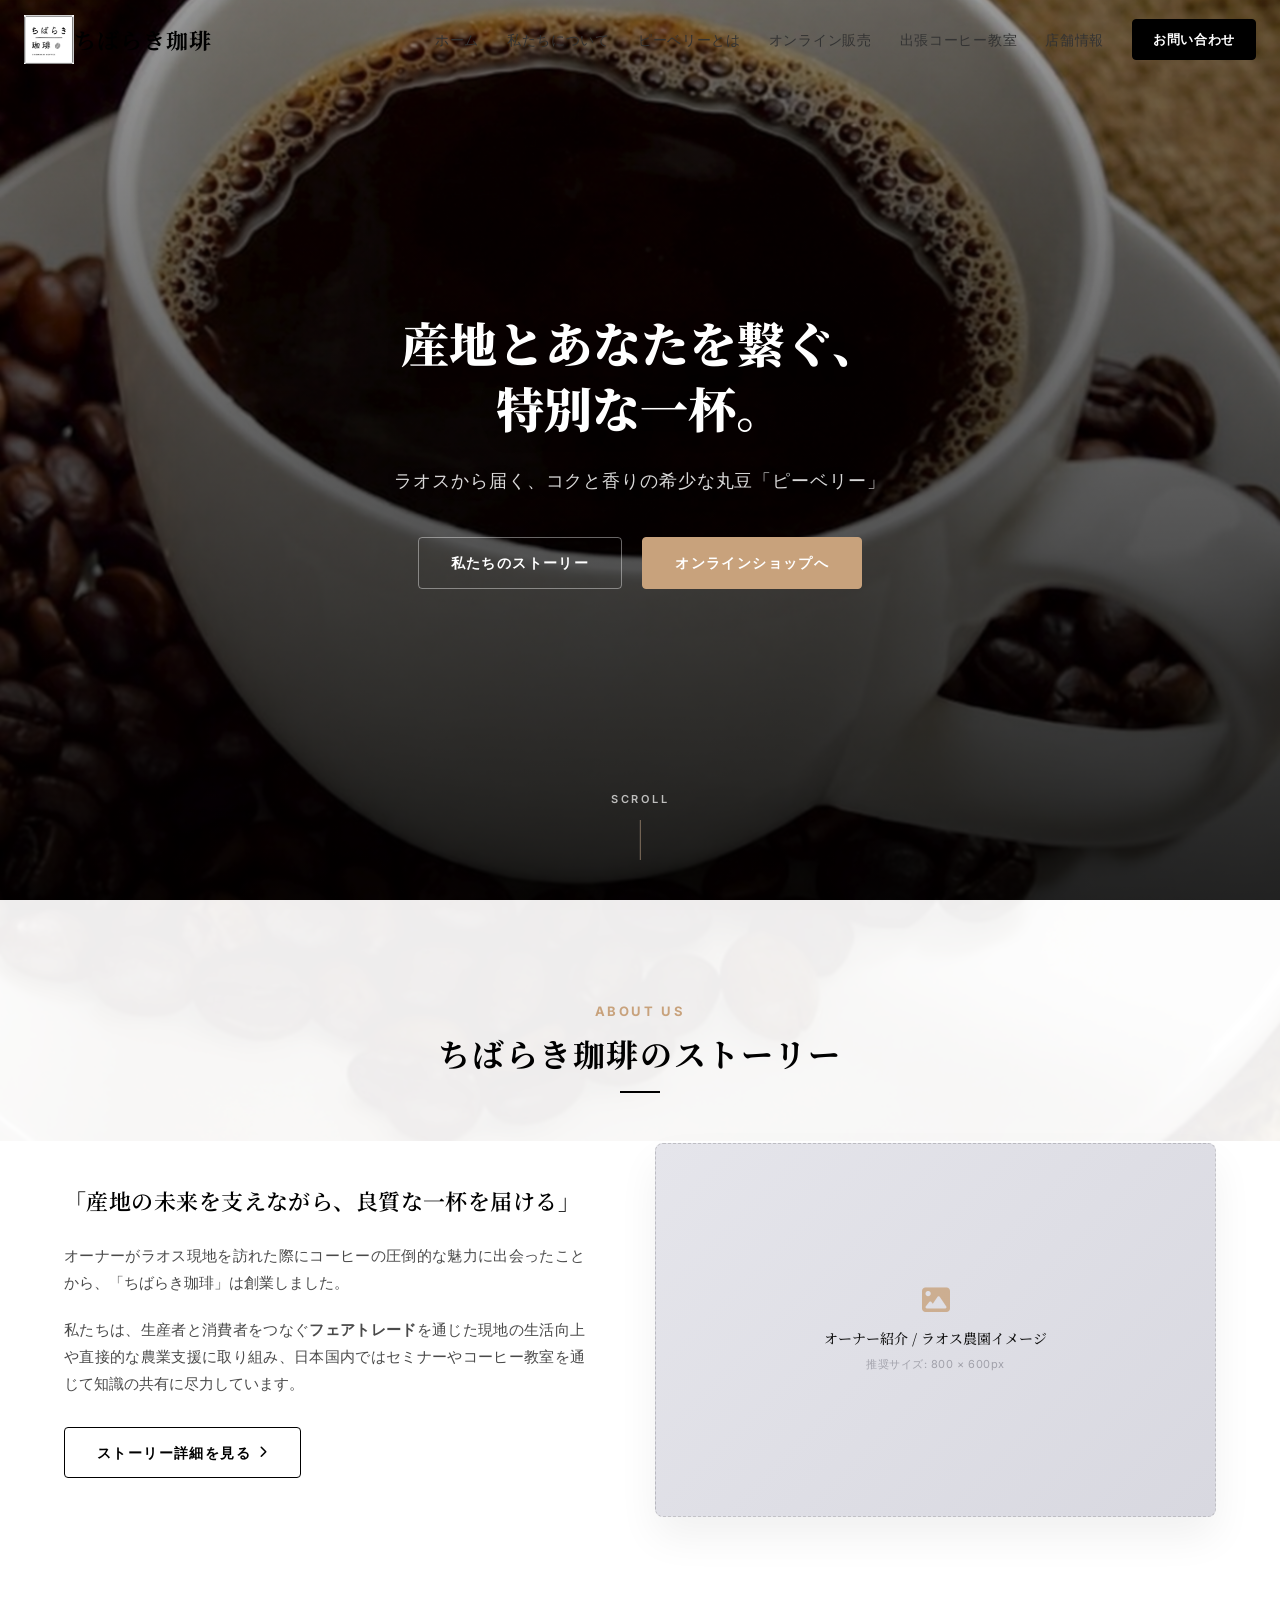
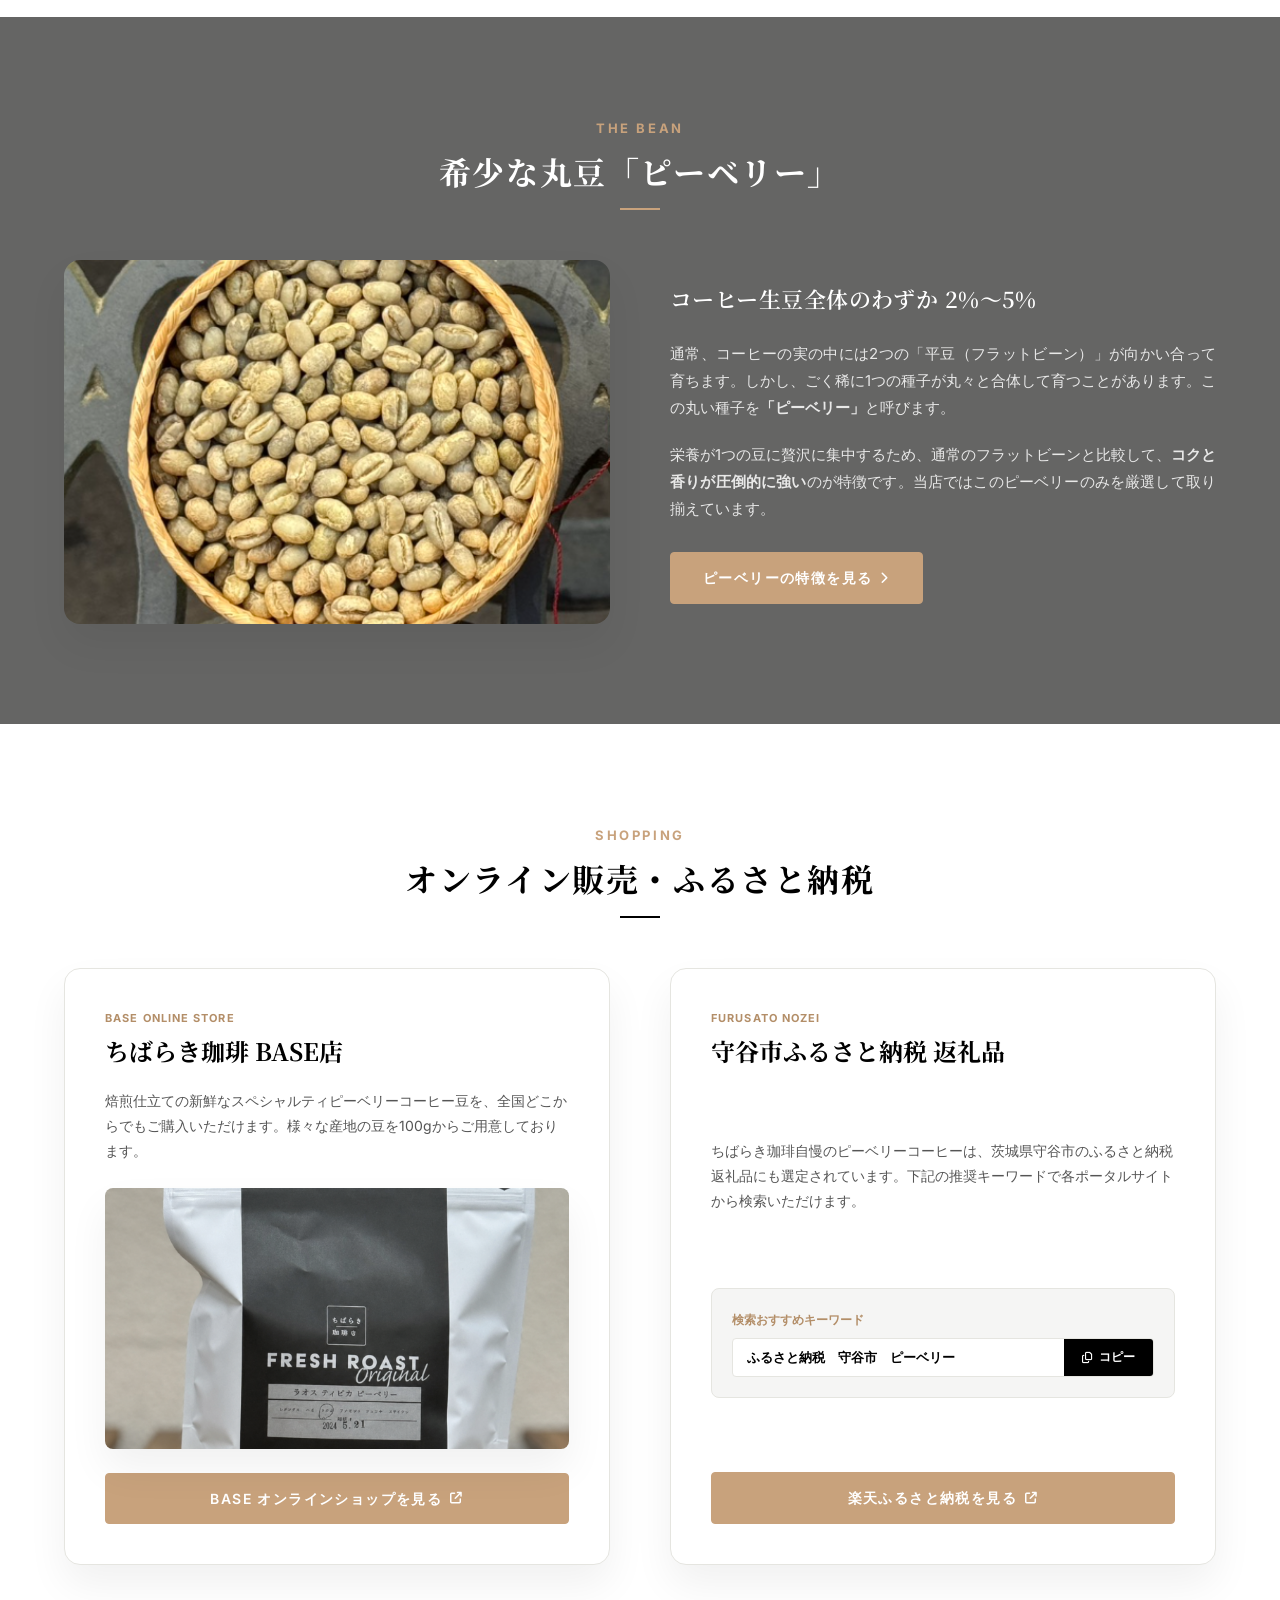
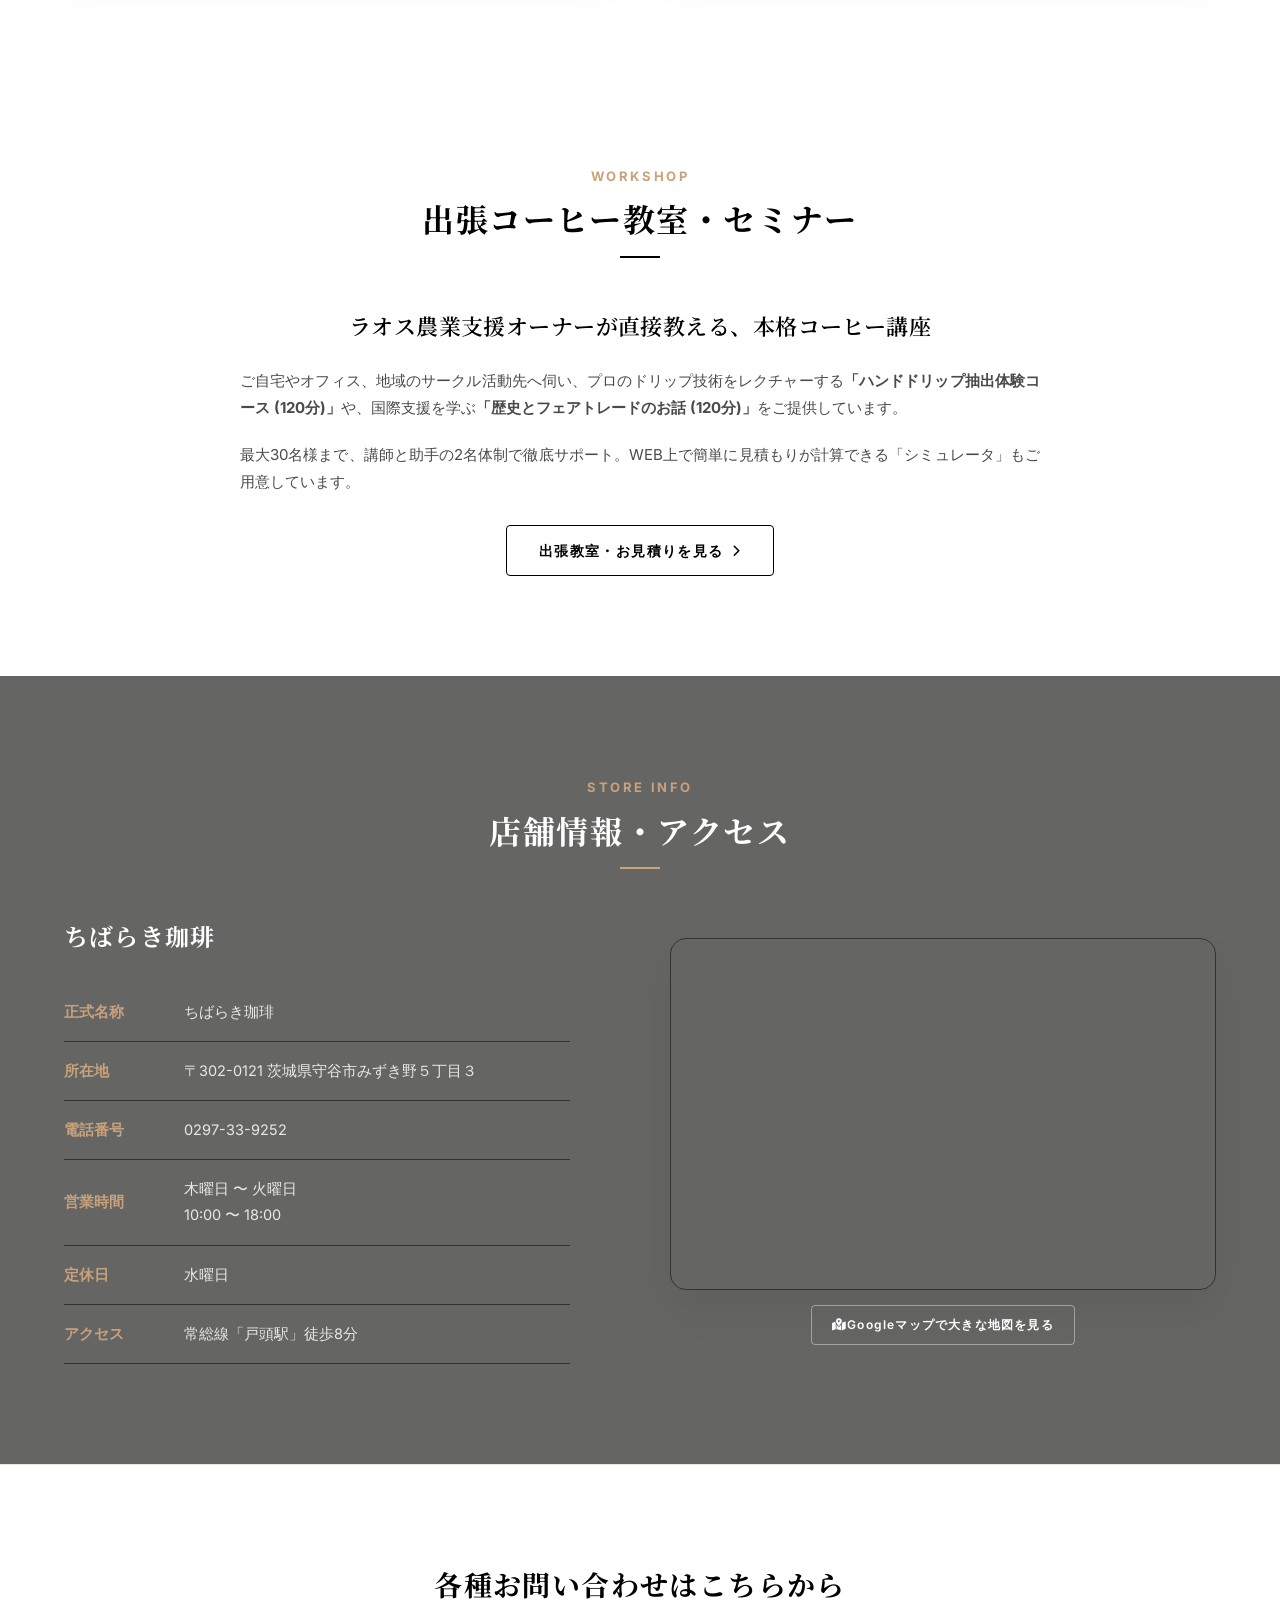
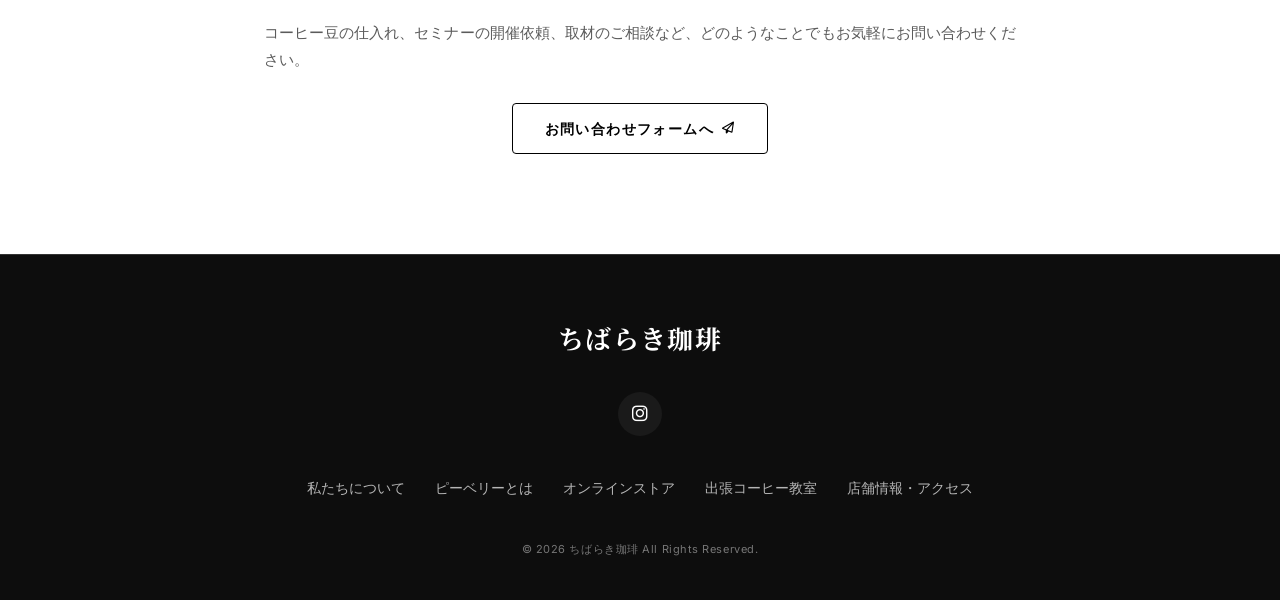
==== index.html @ c63abaf3 "Add files via upload" ====
<!DOCTYPE html>
<html lang="ja">
<head>
  <meta charset="UTF-8">
  <meta name="viewport" content="width=device-width, initial-scale=1.0">
  <meta name="description" content="茨城県守谷市のスペシャルティコーヒー専門店「ちばらき珈琲」。ラオス現地の農業支援やフェアトレードを通じた生活向上、国内でのセミナー活動に尽力。希少なピーベリー（丸豆）を専門に取り扱い、コクと香りの強い一杯をお届けします。">
  <title>ちばらき珈琲 | 守谷市のピーベリーコーヒー専門店・出張コーヒー教室</title>
  
  <!-- Google Fonts -->
  <link rel="preconnect" href="https://fonts.googleapis.com">
  <link rel="preconnect" href="https://fonts.gstatic.com" crossorigin>
  <link href="https://fonts.googleapis.com/css2?family=Inter:wght@300;400;500;600;700&family=Noto+Serif+JP:wght@400;500;700;900&display=swap" rel="stylesheet">
  
  <!-- FontAwesome for Icons -->
  <link rel="stylesheet" href="https://cdnjs.cloudflare.com/ajax/libs/font-awesome/6.4.0/css/all.min.css">
  
  <!-- Custom Styles -->
  <link rel="stylesheet" href="style.css">
</head>
<body>

  <!-- Navigation Header -->
  <header id="main-header" class="site-header">
    <div class="header-container">
      <a href="index.html" class="logo-link">
        <img src="ロゴ.png" alt="ちばらき珈琲 ロゴ" class="header-logo" onerror="this.style.display='none'; this.nextElementSibling.style.display='block';">
        <span class="logo-fallback">ちばらき珈琲</span>
      </a>
      
      <!-- Mobile Menu Button -->
      <button class="mobile-nav-toggle" aria-label="メニューを開く" aria-expanded="false">
        <span class="hamburger-bar"></span>
        <span class="hamburger-bar"></span>
        <span class="hamburger-bar"></span>
      </button>

      <!-- Navigation Links -->
      <nav class="nav-menu">
        <ul class="nav-list">
          <li class="nav-item"><a href="index.html" class="nav-link active">ホーム</a></li>
          <li class="nav-item"><a href="about.html" class="nav-link">私たちについて</a></li>
          <li class="nav-item"><a href="peaberry.html" class="nav-link">ピーベリーとは</a></li>
          <li class="nav-item"><a href="#online-shop" class="nav-link">オンライン販売</a></li>
          <li class="nav-item"><a href="seminar.html" class="nav-link">出張コーヒー教室</a></li>
          <li class="nav-item"><a href="#shop-info" class="nav-link">店舗情報</a></li>
          <li class="nav-item"><a href="contact.html" class="nav-btn">お問い合わせ</a></li>
        </ul>
      </nav>
    </div>
  </header>

  <!-- Hero Section -->
  <section id="hero" class="hero-section">
    <div class="hero-bg-image"></div>
    <div class="hero-overlay"></div>
    <div class="hero-content">
      <h1 class="hero-title">産地とあなたを繋ぐ、<br>特別な一杯。</h1>
      <p class="hero-subtitle">ラオスから届く、<br class="br-mobile">コクと香りの希少な丸豆「ピーベリー」</p>
      <div class="hero-actions">
        <a href="about.html" class="btn btn-outline text-white border-white">私たちのストーリー</a>
        <a href="#online-shop" class="btn btn-primary">オンラインショップへ</a>
      </div>
    </div>
    <div class="hero-scroll-indicator">
      <span>SCROLL</span>
      <div class="indicator-line"></div>
    </div>
  </section>

  <!-- Section 1: About Teaser (私たちについて 概要) -->
  <section id="about" class="about-section section-padding">
    <div class="container">
      <div class="section-header text-center">
        <span class="section-subtitle">ABOUT US</span>
        <h2 class="section-title">ちばらき珈琲のストーリー</h2>
        <div class="section-divider"></div>
      </div>
      
      <div class="grid grid-2-col alignment-center">
        <div class="about-text-block">
          <h3 class="about-lead">「産地の未来を支えながら、<br class="br-mobile">良質な一杯を届ける」</h3>
          <p class="about-paragraph">
            オーナーがラオス現地を訪れた際にコーヒーの圧倒的な魅力に出会ったことから、「ちばらき珈琲」は創業しました。
          </p>
          <p class="about-paragraph">
            私たちは、生産者と消費者をつなぐ<strong>フェアトレード</strong>を通じた現地の生活向上や直接的な農業支援に取り組み、日本国内ではセミナーやコーヒー教室を通じて知識の共有に尽力しています。
          </p>
          <div class="margin-top-md">
            <a href="about.html" class="btn btn-outline">ストーリー詳細を見る <i class="fa-solid fa-chevron-right btn-icon-right"></i></a>
          </div>
        </div>
        
        <div class="about-image-wrapper">
          <div class="image-placeholder aspect-3-2 shadow-premium">
            <i class="fa-solid fa-image placeholder-icon"></i>
            <p class="placeholder-label">オーナー紹介 / ラオス農園イメージ</p>
            <p class="placeholder-size">推奨サイズ: 800 × 600px</p>
          </div>
        </div>
      </div>
    </div>
  </section>

  <!-- Section 2: Beans Teaser (ピーベリーとは 概要) -->
  <section id="peaberry" class="peaberry-section section-padding bg-dark text-white">
    <div class="container">
      <div class="section-header text-center">
        <span class="section-subtitle">THE BEAN</span>
        <h2 class="section-title text-white">希少な丸豆「ピーベリー」</h2>
        <div class="section-divider bg-accent"></div>
      </div>

      <div class="grid grid-2-col alignment-center gap-lg">
        <div class="about-image-wrapper">
          <img src="ピーベリー.png" alt="希少な丸豆ピーベリーの形状イメージ" class="shadow-premium" style="width: 100%; height: auto; aspect-ratio: 3/2; object-fit: cover; border-radius: var(--radius-lg); display: block;" onerror="this.style.display='none'; this.nextElementSibling.style.display='block';">
          <div class="image-placeholder aspect-3-2 shadow-premium" style="display:none; background: linear-gradient(135deg, #1e1e24 0%, #17171d 100%);">
            <i class="fa-solid fa-circle placeholder-icon"></i>
            <p class="placeholder-label" style="color: var(--color-white);">ピーベリーの形状イメージ</p>
            <p class="placeholder-size">推奨サイズ: 800 × 600px</p>
          </div>
        </div>

        <div class="detail-text-block">
          <h3 class="about-lead text-white" style="font-family: var(--font-serif);">コーヒー生豆全体のわずか 2%〜5%</h3>
          <p class="about-paragraph text-white" style="opacity: 0.85;">
            通常、コーヒーの実の中には2つの「平豆（フラットビーン）」が向かい合って育ちます。しかし、ごく稀に1つの種子が丸々と合体して育つことがあります。この丸い種子を<strong>「ピーベリー」</strong>と呼びます。
          </p>
          <p class="about-paragraph text-white" style="opacity: 0.85;">
            栄養が1つの豆に贅沢に集中するため、通常のフラットビーンと比較して、<strong>コクと香りが圧倒的に強い</strong>のが特徴です。当店ではこのピーベリーのみを厳選して取り揃えています。
          </p>
          <div class="margin-top-md">
            <a href="peaberry.html" class="btn btn-primary">ピーベリーの特徴を見る <i class="fa-solid fa-chevron-right btn-icon-right"></i></a>
          </div>
        </div>
      </div>

    </div>
  </section>

  <!-- Section 3: Online Store & Furusato Nozei (オンライン販売) -->
  <section id="online-shop" class="online-section section-padding">
    <div class="container">
      <div class="section-header text-center">
        <span class="section-subtitle">SHOPPING</span>
        <h2 class="section-title">オンライン販売・<br class="br-mobile">ふるさと納税</h2>
        <div class="section-divider"></div>
      </div>

      <div class="grid grid-2-col gap-lg">
        
        <!-- BASE Card -->
        <div class="shop-card premium-card">
          <div class="shop-card-header">
            <span class="shop-tag">BASE ONLINE STORE</span>
            <h3 class="shop-title">ちばらき珈琲 BASE店</h3>
          </div>
          <p class="shop-description">
            焙煎仕立ての新鮮なスペシャルティピーベリーコーヒー豆を、全国どこからでもご購入いただけます。様々な産地の豆を100gからご用意しております。
          </p>
          <div class="base-slideshow" style="position: relative; width: 100%; aspect-ratio: 16/9; overflow: hidden; border-radius: var(--radius-md); box-shadow: var(--shadow-premium); margin-bottom: 24px;">
            <img src="BASE1.png" alt="BASE 取扱商品 1" class="slide-img" style="position: absolute; top: 0; left: 0; width: 100%; height: 100%; object-fit: cover; transition: opacity 1s ease-in-out; opacity: 1; z-index: 2;">
            <img src="BASE2.png" alt="BASE 取扱商品 2" class="slide-img" style="position: absolute; top: 0; left: 0; width: 100%; height: 100%; object-fit: cover; transition: opacity 1s ease-in-out; opacity: 0; z-index: 1;">
          </div>
          <div class="shop-action">
            <a href="https://chibaraki.thebase.in/" target="_blank" rel="noopener noreferrer" class="btn btn-primary btn-full">
              BASE オンラインショップを見る <i class="fa-solid fa-arrow-up-right-from-square btn-icon-right"></i>
            </a>
          </div>
        </div>

        <!-- Furusato Nozei Card -->
        <div class="shop-card premium-card">
          <div class="shop-card-header">
            <span class="shop-tag">FURUSATO NOZEI</span>
            <h3 class="shop-title">守谷市ふるさと納税 返礼品</h3>
          </div>
          <p class="shop-description">
            ちばらき珈琲自慢のピーベリーコーヒーは、茨城県守谷市のふるさと納税返礼品にも選定されています。下記の推奨キーワードで各ポータルサイトから検索いただけます。
          </p>
          
          <!-- Search helper -->
          <div class="search-helper-box">
            <div class="search-box-label">検索おすすめキーワード</div>
            <div class="search-input-wrapper">
              <input type="text" id="furusato-query" class="search-input-field" value="ふるさと納税　守谷市　ピーベリー" readonly>
              <button id="btn-copy-query" class="btn-copy" title="キーワードをコピー">
                <i class="fa-regular fa-copy"></i> コピー
              </button>
            </div>
            <div id="copy-toast" class="copy-success-message">コピーしました！</div>
          </div>

          <div class="shop-action">
            <a href="https://search.rakuten.co.jp/search/mall/%E3%81%A1%E3%81%B0%E3%82%89%E3%81%8D%E8%85%85%E7%90%B5+%E3%81%B5%E3%82%8B%E3%81%95%E3%81%A8%E7%B4%8D%E7%A8%8E/" target="_blank" rel="noopener noreferrer" class="btn btn-primary btn-full">
              楽天ふるさと納税を見る <i class="fa-solid fa-arrow-up-right-from-square btn-icon-right"></i>
            </a>
          </div>
        </div>

      </div>
    </div>
  </section>

  <!-- Section 4: Seminar Teaser (出張コーヒー教室 概要) -->
  <section id="seminar" class="seminar-section section-padding bg-light">
    <div class="container">
      <div class="section-header text-center">
        <span class="section-subtitle">WORKSHOP</span>
        <h2 class="section-title">出張コーヒー教室・セミナー</h2>
        <div class="section-divider"></div>
      </div>

      <div class="max-w-800 text-center">
        <h3 class="about-lead">ラオス農業支援オーナーが直接教える、本格コーヒー講座</h3>
        <p class="about-paragraph text-center">
          ご自宅やオフィス、地域のサークル活動先へ伺い、プロのドリップ技術をレクチャーする<strong>「ハンドドリップ抽出体験コース (120分)」</strong>や、国際支援を学ぶ<strong>「歴史とフェアトレードのお話 (120分)」</strong>をご提供しています。
        </p>
        <p class="about-paragraph text-center">
          最大30名様まで、講師と助手の2名体制で徹底サポート。WEB上で簡単に見積もりが計算できる「シミュレータ」もご用意しています。
        </p>
        <div class="margin-top-md">
          <a href="seminar.html" class="btn btn-outline">出張教室・お見積りを見る <i class="fa-solid fa-chevron-right btn-icon-right"></i></a>
        </div>
      </div>
    </div>
  </section>

  <!-- Section 5: Store Info & Access (店舗情報 - 共通配置) -->
  <section id="shop-info" class="shopinfo-section section-padding bg-dark text-white">
    <div class="container">
      <div class="section-header text-center">
        <span class="section-subtitle">STORE INFO</span>
        <h2 class="section-title text-white">店舗情報・アクセス</h2>
        <div class="section-divider bg-accent"></div>
      </div>

      <div class="grid grid-2-col gap-lg margin-top-md alignment-center">
        
        <!-- Table Column -->
        <div class="shop-details-table-wrapper">
          <h3 class="table-title">ちばらき珈琲</h3>
          
          <table class="store-info-table">
            <tbody>
              <tr>
                <th>正式名称</th>
                <td>ちばらき珈琲</td>
              </tr>
              <tr>
                <th>所在地</th>
                <td>〒302-0121 茨城県守谷市みずき野５丁目３</td>
              </tr>
              <tr>
                <th>電話番号</th>
                <td><a href="tel:0297-33-9252" class="tel-link">0297-33-9252</a></td>
              </tr>
              <tr>
                <th>営業時間</th>
                <td>木曜日 〜 火曜日<br>10:00 〜 18:00</td>
              </tr>
              <tr>
                <th>定休日</th>
                <td>水曜日</td>
              </tr>
              <tr>
                <th>アクセス</th>
                <td>常総線「戸頭駅」徒歩8分</td>
              </tr>
            </tbody>
          </table>
        </div>

        <!-- Google Maps Column -->
        <div class="map-container-wrapper">
          <div class="map-inner shadow-premium">
            <iframe 
              src="https://maps.google.com/maps?q=〒302-0121%20茨城県守谷市みずき野５丁目３%20ちばらき珈琲&t=&z=16&ie=UTF8&iwloc=B&output=embed" 
              width="100%" 
              height="350" 
              style="border:0;" 
              allowfullscreen="" 
              loading="lazy" 
              referrerpolicy="no-referrer-when-downgrade"
              title="ちばらき珈琲 店舗場所">
            </iframe>
          </div>
          <div class="map-actions text-center margin-top-sm">
            <a href="https://maps.google.com/?q=〒302-0121%20茨城県守谷市みずき野５丁目３%20ちばらき珈琲" target="_blank" rel="noopener noreferrer" class="btn btn-outline btn-sm text-white border-white">
              <i class="fa-solid fa-map-location-dot"></i> Googleマップで大きな地図を見る
            </a>
          </div>
        </div>

      </div>
    </div>
  </section>

  <!-- CTA to Contact -->
  <section class="subpage-cta bg-white text-center section-padding">
    <div class="container max-w-800">
      <h2 class="section-title">各種お問い合わせはこちらから</h2>
      <p class="about-paragraph text-center" style="opacity: 0.8; margin-bottom: 30px;">
        コーヒー豆の仕入れ、セミナーの開催依頼、取材のご相談など、どのようなことでもお気軽にお問い合わせください。
      </p>
      <div class="hero-actions">
        <a href="contact.html" class="btn btn-outline">お問い合わせフォームへ <i class="fa-regular fa-paper-plane btn-icon-right"></i></a>
      </div>
    </div>
  </section>

  <!-- Scroll To Top Button -->
  <button id="scroll-to-top" class="btn-scroll-top" aria-label="ページトップへ戻る">
    <i class="fa-solid fa-arrow-up"></i>
  </button>

  <!-- Footer -->
  <footer class="site-footer">
    <div class="container text-center">
      <div class="footer-logo-wrapper">
        <span class="footer-title">ちばらき珈琲</span>
      </div>
      
      <div class="footer-sns-links">
        <a href="https://www.instagram.com/chibarakicoffee/" target="_blank" rel="noopener noreferrer" aria-label="Instagram" class="footer-sns-icon">
          <i class="fa-brands fa-instagram"></i>
        </a>
      </div>

      <ul class="footer-nav">
        <li><a href="about.html">私たちについて</a></li>
        <li><a href="peaberry.html">ピーベリーとは</a></li>
        <li><a href="#online-shop">オンラインストア</a></li>
        <li><a href="seminar.html">出張コーヒー教室</a></li>
        <li><a href="#shop-info">店舗情報・アクセス</a></li>
      </ul>

      <p class="copyright">&copy; 2026 ちばらき珈琲 All Rights Reserved.</p>
    </div>
  </footer>

  <!-- Custom Scripts -->
  <script src="script.js"></script>
</body>
</html>
---- style.css ----
/* ==========================================================================
   ちばらき珈琲 - Style Sheet
   Concept: Modern Monochrome Specialty Cafe
   ========================================================================== */

/* 1. CSS Variables & Reset
   ========================================================================== */
:root {
  /* Colors */
  --color-black: #000000;
  --color-dark: #121212;
  --color-dark-accent: #1a1a1a;
  --color-dark-card: #222222;
  --color-white: #ffffff;
  --color-light: #fafaf9;
  --color-light-accent: #f5f5f4;
  --color-light-card: #ffffff;
  
  /* Accent: Warm premium gold/coffee tone */
  --color-accent: #c8a27c;
  --color-accent-light: #dfc6ae;
  --color-accent-dark: #b38e68;
  --color-accent-rgb: 200, 162, 124;
  
  /* Text Colors */
  --color-text-dark: #1a1a1a;
  --color-text-light: #f5f5f5;
  --color-text-muted: #767676;
  --color-text-muted-light: #b5b5b5;
  --color-border-light: #e5e5e0;
  --color-border-dark: #333333;

  /* Typography */
  --font-serif: "Noto Serif JP", Georgia, serif;
  --font-sans: "Inter", "Noto Sans JP", -apple-system, sans-serif;
  
  /* Shadows & Transitions */
  --shadow-sm: 0 2px 4px rgba(0, 0, 0, 0.05);
  --shadow-md: 0 4px 12px rgba(0, 0, 0, 0.08);
  --shadow-lg: 0 10px 30px rgba(0, 0, 0, 0.12);
  --shadow-premium: 0 20px 40px rgba(0, 0, 0, 0.06);
  --shadow-accent: 0 10px 30px rgba(200, 162, 124, 0.15);
  --transition-smooth: all 0.4s cubic-bezier(0.25, 1, 0.5, 1);
  --transition-fast: all 0.2s ease;
  
  /* Border Radius */
  --radius-sm: 4px;
  --radius-md: 8px;
  --radius-lg: 16px;
  --radius-full: 9999px;
  
  /* Header Height */
  --header-height: 80px;
  --header-height-scrolled: 70px;
}

*, *::before, *::after {
  box-sizing: border-box;
  margin: 0;
  padding: 0;
}

html {
  scroll-behavior: smooth;
  -webkit-text-size-adjust: 100%;
}

body {
  font-family: var(--font-sans);
  font-size: 16px;
  line-height: 1.8;
  color: var(--color-text-dark);
  background-image: url('coffee.png');
  background-attachment: fixed;
  background-position: center;
  background-repeat: no-repeat;
  background-size: cover;
  background-color: var(--color-light);
  overflow-x: hidden;
  -webkit-font-smoothing: antialiased;
}

/* Typography Base */
h1, h2, h3, h4, h5, h6 {
  font-family: var(--font-serif);
  font-weight: 700;
  line-height: 1.4;
  color: var(--color-black);
}

a {
  color: inherit;
  text-decoration: none;
  transition: var(--transition-fast);
}

img {
  max-width: 100%;
  height: auto;
  display: block;
}

button, input, select, textarea {
  font-family: inherit;
  font-size: inherit;
  color: inherit;
  background: none;
  border: none;
  outline: none;
}

ul, ol {
  list-style: none;
}

/* 2. Global Utilities
   ========================================================================== */
.container {
  width: 100%;
  max-width: 1200px;
  margin: 0 auto;
  padding: 0 24px;
}

.section-padding {
  padding: 100px 0;
}

@media (max-width: 768px) {
  .section-padding {
    padding: 60px 0;
  }
}

.bg-dark {
  background-color: rgba(10, 10, 10, 0.62) !important;
  color: var(--color-text-light) !important;
}

.bg-light {
  background-color: rgba(245, 245, 244, 0.94) !important;
}

.text-white {
  color: var(--color-white) !important;
}

.text-accent {
  color: var(--color-accent) !important;
}

.text-center {
  text-align: center;
}

.max-w-800 {
  max-width: 800px;
  margin-left: auto;
  margin-right: auto;
}

.margin-top-sm { margin-top: 15px; }
.margin-top-md { margin-top: 30px; }
.margin-top-lg { margin-top: 60px; }

/* Grid Layouts */
.grid {
  display: grid;
  gap: 30px;
}

.grid-2-col {
  grid-template-columns: repeat(2, 1fr);
}

.grid-3-col {
  grid-template-columns: repeat(3, 1fr);
}

.alignment-center {
  align-items: center;
}

.alignment-center-col {
  display: flex;
  flex-direction: column;
  align-items: center;
}

.justify-between {
  justify-content: space-between;
}

.w-full {
  width: 100%;
}

@media (max-width: 992px) {
  .grid-3-col {
    grid-template-columns: repeat(2, 1fr);
  }
}

@media (max-width: 768px) {
  .grid-2-col, .grid-3-col {
    grid-template-columns: 1fr;
  }
  .grid {
    gap: 20px;
  }
}

/* Common Section Header */
.section-header {
  margin-bottom: 50px;
}

.section-subtitle {
  font-family: var(--font-sans);
  font-size: 13px;
  font-weight: 700;
  letter-spacing: 0.2em;
  color: var(--color-accent);
  text-transform: uppercase;
  display: block;
  margin-bottom: 8px;
}

.section-title {
  font-size: 32px;
  font-weight: 700;
  letter-spacing: 0.05em;
  margin-bottom: 15px;
}

.section-divider {
  width: 40px;
  height: 2px;
  background-color: var(--color-black);
  margin: 0 auto;
}

.section-divider.bg-accent {
  background-color: var(--color-accent);
}

/* Responsive Line Break Helper */
br.br-mobile {
  display: none;
}

@media (max-width: 768px) {
  .section-title {
    font-size: 24px;
    letter-spacing: 0.02em;
  }
  br.br-mobile {
    display: inline;
  }
}

@media (max-width: 480px) {
  .section-title {
    font-size: 20px;
    letter-spacing: 0;
  }
}

/* Premium Buttons */
.btn {
  display: inline-flex;
  align-items: center;
  justify-content: center;
  padding: 12px 32px;
  font-family: var(--font-sans);
  font-size: 14px;
  font-weight: 600;
  letter-spacing: 0.1em;
  border-radius: var(--radius-sm);
  cursor: pointer;
  transition: var(--transition-smooth);
}

.btn-primary {
  background-color: var(--color-accent);
  color: var(--color-white);
  border: 1px solid var(--color-accent);
}

.btn-primary:hover {
  background-color: var(--color-accent-dark);
  border-color: var(--color-accent-dark);
  transform: translateY(-2px);
  box-shadow: 0 6px 20px rgba(200, 162, 124, 0.3);
}

.btn-outline {
  background-color: transparent;
  color: var(--color-black);
  border: 1px solid var(--color-black);
}

.btn-outline:hover {
  background-color: var(--color-black);
  color: var(--color-white);
  transform: translateY(-2px);
}

.btn-outline.text-white {
  color: var(--color-white);
  border-color: rgba(255, 255, 255, 0.4);
}

.btn-outline.text-white:hover {
  background-color: var(--color-white);
  color: var(--color-black);
  border-color: var(--color-white);
}

.btn-icon-right {
  margin-left: 8px;
  font-size: 12px;
}

.btn-full {
  width: 100%;
}

.btn-lg {
  padding: 16px 48px;
  font-size: 15px;
}

.btn-sm {
  padding: 8px 20px;
  font-size: 12px;
}

/* Stylized Image Placeholder (Crucial Requirement) */
.image-placeholder {
  background: linear-gradient(135deg, #e5e5eb 0%, #d8d8e0 100%);
  border: 1px dashed rgba(0, 0, 0, 0.15);
  border-radius: var(--radius-md);
  display: flex;
  flex-direction: column;
  align-items: center;
  justify-content: center;
  position: relative;
  overflow: hidden;
  color: #7a7a85;
  text-align: center;
  padding: 24px;
  transition: var(--transition-smooth);
}

.bg-dark .image-placeholder {
  background: linear-gradient(135deg, #1e1e24 0%, #17171d 100%);
  border: 1px dashed rgba(255, 255, 255, 0.1);
  color: #8c8c9e;
}

.image-placeholder:hover {
  border-color: var(--color-accent);
}

.aspect-3-2 {
  aspect-ratio: 3/2;
}

.aspect-16-9 {
  aspect-ratio: 16/9;
}

.placeholder-icon {
  font-size: 28px;
  margin-bottom: 12px;
  color: var(--color-accent);
  opacity: 0.8;
}

.placeholder-icon.text-lg {
  font-size: 40px;
}

.placeholder-label {
  font-family: var(--font-serif);
  font-weight: 500;
  font-size: 14px;
  margin-bottom: 4px;
  color: var(--color-dark);
}

.bg-dark .placeholder-label {
  color: var(--color-white);
}

.placeholder-size {
  font-family: var(--font-sans);
  font-size: 11px;
  letter-spacing: 0.05em;
  opacity: 0.6;
}

.shadow-premium {
  box-shadow: var(--shadow-premium);
}

/* 3. Navigation Header
   ========================================================================== */
.site-header {
  position: fixed;
  top: 0;
  left: 0;
  width: 100%;
  height: var(--header-height);
  z-index: 1000;
  transition: var(--transition-smooth);
  border-bottom: 1px solid transparent;
}

.site-header.scrolled {
  height: var(--header-height-scrolled);
  background-color: rgba(255, 255, 255, 0.9);
  backdrop-filter: blur(15px);
  -webkit-backdrop-filter: blur(15px);
  border-bottom: 1px solid var(--color-border-light);
  box-shadow: var(--shadow-sm);
}

.site-header.scrolled-dark {
  height: var(--header-height-scrolled);
  background-color: rgba(18, 18, 18, 0.9);
  backdrop-filter: blur(15px);
  -webkit-backdrop-filter: blur(15px);
  border-bottom: 1px solid var(--color-border-dark);
  box-shadow: var(--shadow-sm);
}

.header-container {
  max-width: 1300px;
  height: 100%;
  margin: 0 auto;
  padding: 0 24px;
  display: flex;
  align-items: center;
  justify-content: space-between;
}

.logo-link {
  display: flex;
  align-items: center;
}

.header-logo {
  height: 50px;
  width: auto;
  object-fit: contain;
  transition: var(--transition-smooth);
}

.site-header.scrolled .header-logo,
.site-header.scrolled-dark .header-logo {
  height: 42px;
}

.logo-fallback {
  font-family: var(--font-serif);
  font-size: 22px;
  font-weight: 700;
  letter-spacing: 0.05em;
  color: var(--color-black);
}

.site-header.scrolled-dark .logo-fallback {
  color: var(--color-white);
}

/* Nav Menu Desktop */
.nav-list {
  display: flex;
  align-items: center;
  gap: 28px;
}

.nav-link {
  font-size: 14px;
  font-weight: 500;
  letter-spacing: 0.05em;
  color: #333333;
  padding: 8px 0;
  position: relative;
}

.site-header.scrolled-dark .nav-link {
  color: #cccccc;
}

.nav-link::after {
  content: '';
  position: absolute;
  bottom: 0;
  left: 0;
  width: 0;
  height: 1px;
  background-color: var(--color-accent);
  transition: var(--transition-smooth);
}

.nav-link:hover {
  color: var(--color-accent);
}

.nav-link:hover::after {
  width: 100%;
}

.nav-btn {
  display: inline-flex;
  align-items: center;
  justify-content: center;
  padding: 8px 20px;
  font-size: 13px;
  font-weight: 600;
  letter-spacing: 0.05em;
  color: var(--color-white);
  background-color: var(--color-black);
  border: 1px solid var(--color-black);
  border-radius: var(--radius-sm);
  transition: var(--transition-smooth);
}

.site-header.scrolled-dark .nav-btn {
  background-color: var(--color-accent);
  border-color: var(--color-accent);
  color: var(--color-white);
}

.nav-btn:hover {
  background-color: var(--color-accent);
  border-color: var(--color-accent);
  color: var(--color-white);
  transform: translateY(-1px);
}

.site-header.scrolled-dark .nav-btn:hover {
  background-color: var(--color-white);
  border-color: var(--color-white);
  color: var(--color-black);
}

/* Mobile Toggle */
.mobile-nav-toggle {
  display: none;
  flex-direction: column;
  justify-content: space-between;
  width: 26px;
  height: 18px;
  cursor: pointer;
  z-index: 1100;
}

.hamburger-bar {
  width: 100%;
  height: 2px;
  background-color: var(--color-black);
  transition: var(--transition-smooth);
}

.site-header.scrolled-dark .hamburger-bar {
  background-color: var(--color-white);
}

@media (max-width: 992px) {
  .mobile-nav-toggle {
    display: flex;
  }
  
  .nav-menu {
    position: fixed;
    top: 0;
    right: -100%;
    width: 300px;
    height: 100vh;
    background-color: var(--color-white);
    box-shadow: -10px 0 30px rgba(0,0,0,0.05);
    padding: 100px 40px 40px;
    display: flex;
    flex-direction: column;
    z-index: 999;
    transition: var(--transition-smooth);
  }
  
  .nav-menu.active {
    right: 0;
  }
  
  .nav-list {
    flex-direction: column;
    align-items: flex-start;
    gap: 30px;
  }
  
  .nav-link {
    font-size: 18px;
    font-weight: 600;
  }
  
  .nav-btn {
    width: 100%;
    padding: 12px;
    font-size: 15px;
    text-align: center;
  }

  /* Hamburger Active Animation */
  .mobile-nav-toggle.active .hamburger-bar:nth-child(1) {
    transform: translateY(8px) rotate(45deg);
  }
  .mobile-nav-toggle.active .hamburger-bar:nth-child(2) {
    opacity: 0;
  }
  .mobile-nav-toggle.active .hamburger-bar:nth-child(3) {
    transform: translateY(-8px) rotate(-45deg);
  }
}

/* 4. Hero Section
   ========================================================================== */
.hero-section {
  position: relative;
  width: 100%;
  height: 100vh;
  min-height: 600px;
  display: flex;
  align-items: center;
  overflow: hidden;
  color: var(--color-white);
  background-color: var(--color-black);
}

.hero-bg-image {
  position: absolute;
  top: 0;
  left: 0;
  width: 100%;
  height: 100%;
  z-index: 1;
  background-image: url('coffee.png');
  background-attachment: fixed;
  background-position: center;
  background-repeat: no-repeat;
  background-size: cover;
}

.hero-overlay {
  position: absolute;
  top: 0;
  left: 0;
  width: 100%;
  height: 100%;
  background: linear-gradient(to bottom, rgba(0, 0, 0, 0.4) 0%, rgba(0, 0, 0, 0.85) 100%);
  z-index: 2;
}

.hero-content {
  position: relative;
  z-index: 10;
  max-width: 800px;
  margin: 0 auto;
  padding: 0 24px;
  text-align: center;
}

.hero-title {
  font-family: var(--font-serif);
  font-size: 48px;
  font-weight: 900;
  line-height: 1.35;
  color: var(--color-white);
  margin-bottom: 24px;
  text-shadow: 0 4px 15px rgba(0, 0, 0, 0.5);
}

.hero-subtitle {
  font-size: 18px;
  font-weight: 400;
  letter-spacing: 0.05em;
  color: rgba(255, 255, 255, 0.85);
  margin-bottom: 40px;
  text-shadow: 0 2px 8px rgba(0, 0, 0, 0.5);
}

.hero-actions {
  display: flex;
  gap: 20px;
  justify-content: center;
}

.hero-scroll-indicator {
  position: absolute;
  bottom: 40px;
  left: 50%;
  transform: translateX(-50%);
  z-index: 10;
  display: flex;
  flex-direction: column;
  align-items: center;
  font-size: 11px;
  font-weight: 600;
  letter-spacing: 0.25em;
  opacity: 0.7;
}

.indicator-line {
  width: 1px;
  height: 40px;
  background-color: rgba(255, 255, 255, 0.3);
  margin-top: 10px;
  position: relative;
  overflow: hidden;
}

.indicator-line::after {
  content: '';
  position: absolute;
  top: 0;
  left: 0;
  width: 100%;
  height: 100%;
  background-color: var(--color-accent);
  animation: scrollDown 2s infinite ease-in-out;
}

@keyframes scrollDown {
  0% { transform: translateY(-100%); }
  50% { transform: translateY(0); }
  100% { transform: translateY(100%); }
}

@media (max-width: 768px) {
  .hero-title {
    font-size: 34px;
    line-height: 1.4;
  }
  .hero-subtitle {
    font-size: 15px;
    margin-bottom: 30px;
  }
  .hero-actions {
    flex-direction: column;
    gap: 15px;
    width: 100%;
    max-width: 320px;
    margin: 0 auto;
  }
  .hero-actions .btn {
    width: 100%;
  }
}

/* 5. Section 1: About (自己紹介)
   ========================================================================== */
.about-section,
.online-section,
.seminar-section,
.contact-section,
.story-detail-section,
.peaberry-detail-section,
.seminar-detail-section {
  background-color: rgba(255, 255, 255, 0.93) !important;
}

.about-text-block {
  padding-right: 40px;
}

.about-lead {
  font-size: 22px;
  font-weight: 600;
  line-height: 1.6;
  margin-bottom: 24px;
  letter-spacing: 0.02em;
}

.about-paragraph {
  font-size: 15px;
  color: #4a4a4a;
  margin-bottom: 20px;
  text-align: justify;
}

.owner-signature {
  margin-top: 40px;
  display: flex;
  flex-direction: column;
}

.owner-title {
  font-size: 13px;
  letter-spacing: 0.1em;
  color: var(--color-accent-dark);
  font-weight: 700;
}

.about-image-wrapper {
  position: relative;
}

@media (max-width: 768px) {
  .about-text-block {
    padding-right: 0;
    margin-bottom: 40px;
  }
  .about-lead {
    font-size: 19px;
  }
}

/* 6. Section 2: Flat Bean & Peaberry
   ========================================================================== */
.peaberry-section,
.shopinfo-section {
  background-color: rgba(10, 10, 10, 0.62) !important;
}

.peaberry-intro {
  margin-bottom: 60px;
}

.lead-text {
  font-size: 18px;
  line-height: 1.8;
  color: rgba(255, 255, 255, 0.9);
}

.comparison-container {
  align-items: stretch;
}

.comparison-card {
  background-color: var(--color-dark-card);
  border: 1px solid var(--color-border-dark);
  border-radius: var(--radius-lg);
  padding: 40px;
  display: flex;
  flex-direction: column;
  position: relative;
  transition: var(--transition-smooth);
}

.comparison-card:hover {
  transform: translateY(-5px);
  border-color: rgba(255, 255, 255, 0.2);
}

.comparison-card.featured {
  border: 1px solid var(--color-accent);
}

.comparison-card.featured:hover {
  box-shadow: var(--shadow-accent);
}

.comparison-badge {
  position: absolute;
  top: 20px;
  right: 20px;
  background-color: var(--color-accent);
  color: var(--color-white);
  font-family: var(--font-sans);
  font-size: 10px;
  font-weight: 700;
  letter-spacing: 0.1em;
  padding: 4px 12px;
  border-radius: var(--radius-full);
}

.comparison-visual {
  height: 180px;
  display: flex;
  align-items: center;
  justify-content: center;
  margin-bottom: 30px;
}

/* Graphic CSS/SVG Diagrams */
.bean-diagram {
  position: relative;
  width: 140px;
  height: 140px;
}

.cherry-outline {
  position: absolute;
  top: 50%;
  left: 50%;
  transform: translate(-50%, -50%);
  width: 110px;
  height: 110px;
  border-radius: 50%;
  background: radial-gradient(circle at 35% 35%, #e11d48 0%, #9f1239 80%);
  border: 3px solid rgba(255, 255, 255, 0.15);
  box-shadow: 0 10px 25px rgba(0, 0, 0, 0.4);
  display: flex;
  align-items: center;
  justify-content: center;
}

/* Flat Seed Elements */
.flat-seed-left {
  width: 32px;
  height: 60px;
  background-color: #d1d5db;
  border-top-left-radius: 30px 40px;
  border-bottom-left-radius: 30px 40px;
  border-top-right-radius: 4px;
  border-bottom-right-radius: 4px;
  margin-right: 2px;
  position: relative;
  box-shadow: inset 3px 0 8px rgba(0, 0, 0, 0.2);
}

.flat-seed-right {
  width: 32px;
  height: 60px;
  background-color: #d1d5db;
  border-top-right-radius: 30px 40px;
  border-bottom-right-radius: 30px 40px;
  border-top-left-radius: 4px;
  border-bottom-left-radius: 4px;
  margin-left: 2px;
  position: relative;
  box-shadow: inset -3px 0 8px rgba(0, 0, 0, 0.2);
}

.seed-crease {
  position: absolute;
  top: 5px;
  bottom: 5px;
  width: 1px;
  background-color: #4b5563;
}

.flat-seed-left .seed-crease {
  right: 0;
}

.flat-seed-right .seed-crease {
  left: 0;
}

/* Peaberry Seed Elements */
.peaberry-seed {
  width: 50px;
  height: 62px;
  background-color: var(--color-accent-light);
  border-radius: 30px 30px 30px 30px / 36px 36px 36px 36px;
  position: relative;
  box-shadow: 0 4px 10px rgba(0,0,0,0.3), inset 0 0 10px rgba(0, 0, 0, 0.15);
  display: flex;
  align-items: center;
  justify-content: center;
}

.round-crease {
  position: absolute;
  top: 6px;
  bottom: 6px;
  left: 50%;
  transform: translateX(-50%);
  width: 1px;
  background-color: #6b4d32;
}

.round-crease::before {
  content: '';
  position: absolute;
  top: 20%;
  bottom: 20%;
  left: -2px;
  width: 5px;
  border-radius: 50%;
  border-left: 1.5px solid #8d623b;
}

.bean-type-title {
  font-family: var(--font-serif);
  font-size: 20px;
  font-weight: 700;
  margin-bottom: 8px;
  color: var(--color-white);
  display: flex;
  align-items: center;
  gap: 6px;
}

.bean-type-title .japanese {
  font-size: 13px;
  opacity: 0.7;
  font-weight: 400;
}

.bean-ratio {
  display: inline-block;
  font-family: var(--font-sans);
  font-size: 12px;
  font-weight: 700;
  color: var(--color-text-muted-light);
  margin-bottom: 20px;
}

.accent-bg-text {
  color: var(--color-accent) !important;
}

.bean-desc {
  font-size: 14px;
  line-height: 1.7;
  color: rgba(255, 255, 255, 0.75);
}

.peaberry-conclusion {
  background-color: var(--color-dark-card);
  border: 1px solid var(--color-border-dark);
  border-radius: var(--radius-lg);
  padding: 40px;
}

.conclusion-title {
  font-family: var(--font-serif);
  font-size: 22px;
  color: var(--color-accent);
  margin-bottom: 24px;
}

@media (max-width: 768px) {
  .comparison-card {
    padding: 30px;
  }
  .peaberry-conclusion {
    padding: 24px;
  }
  .lead-text {
    font-size: 16px;
  }
}

/* 7. Section 3: Online Store & Furusato Nozei
   ========================================================================== */
.premium-card {
  background-color: var(--color-white);
  border: 1px solid var(--color-border-light);
  border-radius: var(--radius-lg);
  padding: 40px;
  box-shadow: var(--shadow-premium);
  display: flex;
  flex-direction: column;
  justify-content: space-between;
  transition: var(--transition-smooth);
}

.premium-card:hover {
  transform: translateY(-4px);
  box-shadow: 0 25px 50px rgba(0, 0, 0, 0.1);
}

.shop-card-header {
  margin-bottom: 20px;
}

.shop-tag {
  font-size: 11px;
  font-weight: 700;
  letter-spacing: 0.1em;
  color: var(--color-accent-dark);
  text-transform: uppercase;
  display: block;
  margin-bottom: 6px;
}

.shop-title {
  font-size: 24px;
  font-weight: 700;
}

.shop-description {
  font-size: 14px;
  color: #555555;
  margin-bottom: 24px;
}

.shop-image-placeholder {
  margin-bottom: 24px;
}

/* Search Helper Styling */
.search-helper-box {
  background-color: var(--color-light-accent);
  border: 1px solid var(--color-border-light);
  border-radius: var(--radius-md);
  padding: 20px;
  margin-bottom: 24px;
  position: relative;
}

.search-box-label {
  font-size: 12px;
  font-weight: 700;
  color: var(--color-accent-dark);
  margin-bottom: 8px;
}

.search-input-wrapper {
  display: flex;
  background-color: var(--color-white);
  border: 1px solid var(--color-border-light);
  border-radius: var(--radius-sm);
  overflow: hidden;
}

.search-input-field {
  flex: 1;
  padding: 10px 14px;
  font-size: 13px;
  font-weight: 600;
  color: var(--color-black);
}

.btn-copy {
  background-color: var(--color-black);
  color: var(--color-white);
  padding: 10px 18px;
  font-size: 12px;
  font-weight: 600;
  cursor: pointer;
  display: flex;
  align-items: center;
  gap: 6px;
  transition: var(--transition-fast);
}

.btn-copy:hover {
  background-color: var(--color-accent-dark);
}

.copy-success-message {
  display: none;
  position: absolute;
  bottom: 8px;
  right: 20px;
  font-size: 11px;
  font-weight: 700;
  color: #10b981;
  animation: fadeIn 0.3s ease;
}

@keyframes fadeIn {
  from { opacity: 0; transform: translateY(4px); }
  to { opacity: 1; transform: translateY(0); }
}

.portal-links-label {
  font-size: 12px;
  font-weight: 700;
  color: #333333;
  margin-bottom: 12px;
}

.portal-links-grid {
  display: grid;
  grid-template-columns: repeat(3, 1fr);
  gap: 10px;
}

.portal-btn {
  display: flex;
  align-items: center;
  justify-content: center;
  padding: 10px;
  font-size: 11px;
  font-weight: 700;
  text-align: center;
  background-color: var(--color-white);
  border: 1px solid var(--color-border-light);
  border-radius: var(--radius-sm);
  color: #444444;
  transition: var(--transition-fast);
}

.portal-btn:hover {
  border-color: var(--color-black);
  color: var(--color-black);
  background-color: var(--color-light-accent);
  transform: translateY(-1px);
}

@media (max-width: 768px) {
  .premium-card {
    padding: 24px;
  }
  .portal-links-grid {
    grid-template-columns: 1fr;
  }
  
  /* BASE Button Wrap Prevention (Item 4) */
  .premium-card .btn {
    font-size: 12.5px;
    padding: 12px 14px;
    white-space: nowrap;
    letter-spacing: 0.02em;
  }
  
  /* Copy Keyword Container Stacking (Item 5) */
  .search-input-wrapper {
    flex-direction: column;
    background-color: transparent;
    border: none;
    overflow: visible;
  }
  .search-input-field {
    width: 100%;
    border: 1px solid var(--color-border-light);
    border-radius: var(--radius-sm);
    margin-bottom: 8px;
    padding: 12px;
    text-align: center;
    background-color: var(--color-white);
  }
  .btn-copy {
    width: 100%;
    justify-content: center;
    padding: 12px;
    border-radius: var(--radius-sm);
  }
}

/* 8. Section 4: Workshop & Seminar (出張コーヒー教室)
   ========================================================================== */
.seminar-section {
  background-color: var(--color-light-accent);
}

.seminar-intro {
  margin-bottom: 50px;
}

.course-card {
  background-color: var(--color-white);
  border: 1px solid var(--color-border-light);
  border-radius: var(--radius-lg);
  padding: 40px;
  box-shadow: var(--shadow-premium);
  position: relative;
  overflow: hidden;
  transition: var(--transition-smooth);
}

.course-card:hover {
  transform: translateY(-4px);
}

.course-badge {
  position: absolute;
  top: 0;
  left: 0;
  background-color: var(--color-accent);
  color: var(--color-white);
  font-size: 10px;
  font-weight: 700;
  letter-spacing: 0.1em;
  padding: 6px 16px;
  border-bottom-right-radius: var(--radius-md);
}

.course-badge.text-only {
  background-color: var(--color-black);
}

.course-title {
  font-size: 22px;
  font-weight: 700;
  margin-top: 10px;
  margin-bottom: 8px;
}

.course-duration {
  font-size: 13px;
  color: var(--color-accent-dark);
  font-weight: 700;
  display: inline-flex;
  align-items: center;
  gap: 6px;
  margin-bottom: 20px;
}

.course-desc {
  font-size: 14.5px;
  color: #4a4a4a;
  line-height: 1.75;
  margin-bottom: 24px;
}

.course-features {
  display: flex;
  flex-wrap: wrap;
  gap: 8px;
}

.feature-tag {
  background-color: var(--color-light-accent);
  border: 1px solid var(--color-border-light);
  color: #555555;
  font-size: 11px;
  font-weight: 600;
  padding: 4px 12px;
  border-radius: var(--radius-full);
}

/* Setup basic details styles */
.setup-details-container {
  background-color: var(--color-white);
  border: 1px solid var(--color-border-light);
  border-radius: var(--radius-lg);
  padding: 50px 40px;
  box-shadow: var(--shadow-premium);
}

.details-main-title {
  text-align: center;
  font-size: 24px;
  margin-bottom: 40px;
}

.detail-info-box {
  background-color: var(--color-light-accent);
  border-radius: var(--radius-md);
  padding: 30px 24px;
  text-align: center;
  border: 1px solid transparent;
  transition: var(--transition-smooth);
}

.detail-info-box:hover {
  border-color: var(--color-accent-light);
  background-color: var(--color-white);
  box-shadow: var(--shadow-md);
}

.box-icon-wrapper {
  width: 60px;
  height: 60px;
  border-radius: 50%;
  background-color: var(--color-white);
  color: var(--color-accent);
  font-size: 24px;
  display: flex;
  align-items: center;
  justify-content: center;
  margin: 0 auto 20px;
  box-shadow: var(--shadow-sm);
}

.detail-info-box:hover .box-icon-wrapper {
  background-color: var(--color-accent);
  color: var(--color-white);
}

.detail-info-box h4 {
  font-size: 16px;
  font-weight: 700;
  margin-bottom: 12px;
}

.detail-info-box p {
  font-size: 13.5px;
  color: #555555;
  line-height: 1.6;
}

/* Pricing rules styles */
.pricing-rules-wrapper {
  background-color: #fafaf9;
  border: 1px solid var(--color-border-light);
  border-radius: var(--radius-md);
  padding: 30px;
}

.rules-title {
  font-family: var(--font-sans);
  font-size: 15px;
  font-weight: 700;
  display: flex;
  align-items: center;
  gap: 8px;
  margin-bottom: 20px;
  color: var(--color-black);
}

.rules-grid {
  display: grid;
  grid-template-columns: repeat(3, 1fr);
  gap: 20px;
  border-bottom: 1px solid var(--color-border-light);
  padding-bottom: 20px;
  margin-bottom: 15px;
}

.rule-item {
  display: flex;
  flex-direction: column;
}

.rule-label {
  font-size: 12px;
  font-weight: 700;
  color: var(--color-text-muted);
  margin-bottom: 4px;
}

.rule-value {
  font-size: 20px;
  font-family: var(--font-serif);
  font-weight: 700;
  color: var(--color-black);
}

.rule-value .small {
  font-family: var(--font-sans);
  font-size: 12px;
  font-weight: 400;
  color: var(--color-text-muted);
}

.rules-note {
  font-size: 12px;
  color: var(--color-text-muted);
  text-align: right;
}

@media (max-width: 768px) {
  .course-card {
    padding: 30px 24px;
  }
  .setup-details-container {
    padding: 30px 20px;
  }
  .rules-grid {
    grid-template-columns: 1fr;
    gap: 15px;
  }
  .rules-note {
    text-align: left;
  }
}

/* Estimator Widget Styling (The WOW Feature) */
.estimator-widget-box {
  background-color: var(--color-white);
  border: 1px solid var(--color-border-light);
  border-radius: var(--radius-lg);
  overflow: hidden;
  box-shadow: var(--shadow-lg);
}

.widget-header {
  padding: 40px;
  border-bottom: 1px solid var(--color-border-light);
}

.badge-accent {
  background-color: rgba(200, 162, 124, 0.15);
  color: var(--color-accent-dark);
  font-size: 10px;
  font-weight: 700;
  letter-spacing: 0.15em;
  padding: 4px 12px;
  border-radius: var(--radius-full);
  display: inline-block;
  margin-bottom: 10px;
}

.widget-header h3 {
  font-size: 24px;
  margin-bottom: 8px;
}

.widget-header p {
  font-size: 14px;
  color: var(--color-text-muted);
}

.widget-body {
  padding: 40px;
}

.control-group {
  margin-bottom: 28px;
}

.control-group:last-child {
  margin-bottom: 0;
}

.control-label {
  font-family: var(--font-sans);
  font-size: 14px;
  font-weight: 700;
  color: var(--color-black);
  margin-bottom: 12px;
  display: block;
}

.highlight-num {
  font-size: 20px;
  font-family: var(--font-serif);
  font-weight: 700;
}

/* Slider Custom Design */
.slider-field {
  width: 100%;
  height: 6px;
  background: #e2e8f0;
  border-radius: var(--radius-full);
  outline: none;
  -webkit-appearance: none;
  cursor: pointer;
}

.slider-field::-webkit-slider-thumb {
  -webkit-appearance: none;
  width: 20px;
  height: 20px;
  border-radius: 50%;
  background: var(--color-accent);
  border: 2px solid var(--color-white);
  box-shadow: 0 2px 6px rgba(0,0,0,0.15);
  transition: var(--transition-fast);
}

.slider-field::-webkit-slider-thumb:hover {
  transform: scale(1.15);
  background-color: var(--color-accent-dark);
}

.slider-limits {
  display: flex;
  justify-content: space-between;
  font-size: 11px;
  color: var(--color-text-muted);
  margin-top: 6px;
}

.sub-helper-text {
  font-size: 12px;
  color: var(--color-text-muted);
  margin-top: 8px;
}

/* Inputs and Custom Controls */
.select-field {
  width: 100%;
  padding: 12px 16px;
  font-size: 14px;
  border: 1px solid var(--color-border-light);
  border-radius: var(--radius-sm);
  background-color: var(--color-white);
  cursor: pointer;
  transition: var(--transition-fast);
  appearance: none;
  -webkit-appearance: none;
  background-image: url("data:image/svg+xml;utf8,<svg fill='black' height='24' viewBox='0 0 24 24' width='24' xmlns='http://www.w3.org/2000/svg'><path d='M7 10l5 5 5-5z'/><path d='M0 0h24v24H0z' fill='none'/></svg>");
  background-repeat: no-repeat;
  background-position: right 10px center;
  background-size: 16px;
}

.select-field:focus {
  border-color: var(--color-accent);
}

/* Custom Checkboxes */
.checkbox-options {
  display: flex;
  flex-direction: column;
  gap: 12px;
}

.checkbox-container {
  display: flex;
  align-items: center;
  position: relative;
  padding-left: 28px;
  cursor: pointer;
  font-size: 13.5px;
  user-select: none;
}

.checkbox-container input {
  position: absolute;
  opacity: 0;
  cursor: pointer;
  height: 0;
  width: 0;
}

.checkmark {
  position: absolute;
  top: 50%;
  transform: translateY(-50%);
  left: 0;
  height: 18px;
  width: 18px;
  background-color: var(--color-white);
  border: 1px solid var(--color-border-light);
  border-radius: var(--radius-sm);
  transition: var(--transition-fast);
}

.checkbox-container:hover input ~ .checkmark {
  border-color: var(--color-accent);
}

.checkbox-container input:checked ~ .checkmark {
  background-color: var(--color-accent);
  border-color: var(--color-accent);
}

.checkmark::after {
  content: "";
  position: absolute;
  display: none;
  left: 6px;
  top: 2px;
  width: 4px;
  height: 8px;
  border: solid white;
  border-width: 0 2px 2px 0;
  transform: rotate(45deg);
}

.checkbox-container input:checked ~ .checkmark::after {
  display: block;
}

.check-label {
  font-weight: 500;
  color: #333333;
}

/* Estimator Result Panel */
.estimator-result-panel {
  border-radius: var(--radius-lg);
  padding: 40px;
  display: flex;
  flex-direction: column;
  justify-content: space-between;
  box-shadow: inset 0 0 20px rgba(0,0,0,0.2);
}

.result-title {
  font-family: var(--font-sans);
  font-size: 14px;
  font-weight: 700;
  letter-spacing: 0.1em;
  color: var(--color-accent);
  margin-bottom: 15px;
}

.result-total-box {
  display: flex;
  align-items: baseline;
  margin-bottom: 24px;
}

.result-total-box .currency {
  font-size: 24px;
  font-weight: 700;
  color: var(--color-white);
  margin-right: 6px;
}

.result-total-box .total-amount {
  font-family: var(--font-serif);
  font-size: 48px;
  font-weight: 900;
  color: var(--color-white);
  line-height: 1;
}

.result-total-box .tax-tag {
  font-size: 11px;
  color: var(--color-text-muted-light);
  margin-left: 8px;
}

.result-divider {
  height: 1px;
  background-color: var(--color-border-dark);
  margin-bottom: 24px;
}

.result-breakdown-list {
  display: flex;
  flex-direction: column;
  gap: 14px;
  margin-bottom: 30px;
}

.breakdown-item {
  display: flex;
  justify-content: space-between;
  align-items: baseline;
  font-size: 13.5px;
  color: rgba(255,255,255,0.7);
}

.breakdown-item .item-label {
  position: relative;
  flex-grow: 1;
}

.breakdown-item .item-value {
  font-family: var(--font-serif);
  font-weight: 700;
  color: var(--color-white);
  margin-left: 15px;
  flex-shrink: 0;
}

.result-note-box {
  background-color: rgba(255, 255, 255, 0.05);
  border-left: 3px solid var(--color-accent);
  padding: 16px;
  border-radius: var(--radius-sm);
}

.result-note-box p {
  font-size: 11.5px;
  line-height: 1.6;
  color: var(--color-text-muted-light);
}

@media (max-width: 768px) {
  .widget-header {
    padding: 24px;
  }
  .widget-body {
    padding: 24px;
  }
  .estimator-result-panel {
    padding: 24px;
  }
  .result-total-box .total-amount {
    font-size: 38px;
  }
}

/* 9. Section 5: Related Shops & SNS
   ========================================================================== */
.related-card {
  background-color: var(--color-white);
  border: 1px solid var(--color-border-light);
  border-radius: var(--radius-lg);
  padding: 40px;
  transition: var(--transition-smooth);
}

.related-card:hover {
  transform: translateY(-4px);
}

.related-tag {
  font-size: 10px;
  font-weight: 700;
  letter-spacing: 0.15em;
  color: var(--color-accent-dark);
  text-transform: uppercase;
  margin-bottom: 6px;
  display: block;
}

.related-title {
  font-size: 26px;
  font-weight: 700;
  margin-bottom: 2px;
}

.related-subtitle {
  font-size: 12.5px;
  color: var(--color-text-muted);
  font-weight: 600;
  margin-bottom: 24px;
}

.related-text-desc {
  font-size: 14px;
  color: #4a4a4a;
  line-height: 1.7;
  margin-bottom: 24px;
}

.related-info-table {
  width: 100%;
  border-collapse: collapse;
  font-size: 13.5px;
  margin-bottom: 24px;
}

.related-info-table th, .related-info-table td {
  padding: 10px 0;
  border-bottom: 1px solid var(--color-border-light);
  text-align: left;
}

.related-info-table th {
  width: 100px;
  font-weight: 700;
  color: var(--color-black);
}

.icon-w {
  width: 18px;
  color: var(--color-accent);
}

.justify-between {
  display: flex;
  flex-direction: column;
  justify-content: space-between;
}

/* 10. Section 6: Shop Info & Access
   ========================================================================== */
.shopinfo-section {
  background-color: var(--color-dark);
}

.shop-details-table-wrapper {
  padding-right: 40px;
}

.table-title {
  font-size: 24px;
  color: var(--color-white);
  margin-bottom: 30px;
  letter-spacing: 0.05em;
}

.store-info-table {
  width: 100%;
  border-collapse: collapse;
}

.store-info-table th, .store-info-table td {
  padding: 16px 0;
  border-bottom: 1px solid var(--color-border-dark);
  text-align: left;
  font-size: 14.5px;
}

.store-info-table th {
  width: 120px;
  font-weight: 700;
  color: var(--color-accent);
}

.store-info-table td {
  color: rgba(255, 255, 255, 0.85);
}

.tel-link:hover {
  color: var(--color-accent);
  text-decoration: underline;
}

.map-container-wrapper {
  width: 100%;
}

.map-inner {
  border-radius: var(--radius-lg);
  overflow: hidden;
  border: 1px solid var(--color-border-dark);
}

.map-inner iframe {
  display: block;
}

.border-white {
  border-color: rgba(255, 255, 255, 0.2);
}

@media (max-width: 768px) {
  .shop-details-table-wrapper {
    padding-right: 0;
    margin-bottom: 40px;
  }
}

/* 11. Section 7: Contact Form
   ========================================================================== */
.contact-section {
  background-color: var(--color-white);
}

.contact-intro {
  margin-bottom: 50px;
}

.contact-form-container {
  background-color: var(--color-white);
  border: 1px solid var(--color-border-light);
  border-radius: var(--radius-lg);
  padding: 50px;
}

.premium-form {
  display: flex;
  flex-direction: column;
  gap: 24px;
}

.form-group {
  display: flex;
  flex-direction: column;
  position: relative;
}

.form-label {
  font-size: 13.5px;
  font-weight: 700;
  color: var(--color-black);
  margin-bottom: 8px;
}

.form-label .required {
  background-color: #ef4444;
  color: var(--color-white);
  font-size: 9px;
  padding: 2px 6px;
  border-radius: var(--radius-sm);
  margin-left: 6px;
  font-weight: 700;
}

.form-label .optional {
  background-color: #9ca3af;
  color: var(--color-white);
  font-size: 9px;
  padding: 2px 6px;
  border-radius: var(--radius-sm);
  margin-left: 6px;
  font-weight: 700;
}

/* Form Fields */
.input-field, .textarea-field {
  width: 100%;
  padding: 14px 18px;
  font-size: 14.5px;
  border: 1px solid var(--color-border-light);
  border-radius: var(--radius-sm);
  background-color: var(--color-light-accent);
  transition: var(--transition-smooth);
}

.input-field:focus, .textarea-field:focus {
  border-color: var(--color-accent);
  background-color: var(--color-white);
  box-shadow: 0 0 0 4px rgba(200, 162, 124, 0.15);
}

.textarea-field {
  resize: vertical;
}

/* Custom Radios */
.radio-options-grid {
  display: grid;
  grid-template-columns: repeat(2, 1fr);
  gap: 15px;
  background-color: var(--color-light-accent);
  border: 1px solid var(--color-border-light);
  border-radius: var(--radius-sm);
  padding: 16px;
}

.radio-container {
  display: flex;
  align-items: center;
  position: relative;
  padding-left: 28px;
  cursor: pointer;
  font-size: 13.5px;
  font-weight: 600;
  user-select: none;
}

.radio-container input {
  position: absolute;
  opacity: 0;
  cursor: pointer;
}

.radio-mark {
  position: absolute;
  top: 50%;
  transform: translateY(-50%);
  left: 0;
  height: 18px;
  width: 18px;
  background-color: var(--color-white);
  border: 1px solid var(--color-border-light);
  border-radius: 50%;
  transition: var(--transition-fast);
}

.radio-container:hover input ~ .radio-mark {
  border-color: var(--color-accent);
}

.radio-container input:checked ~ .radio-mark {
  background-color: var(--color-accent);
  border-color: var(--color-accent);
}

.radio-mark::after {
  content: "";
  position: absolute;
  display: none;
  top: 5px;
  left: 5px;
  width: 6px;
  height: 6px;
  border-radius: 50%;
  background: white;
}

.radio-container input:checked ~ .radio-mark::after {
  display: block;
}

/* Conditional Field Box */
.conditional-fields-box {
  display: none; /* Controlled by JS */
  background-color: rgba(200, 162, 124, 0.05);
  border: 1px solid var(--color-accent-light);
  border-radius: var(--radius-md);
  padding: 24px;
  animation: fadeIn 0.4s ease;
}

.conditional-title {
  font-family: var(--font-sans);
  font-size: 13.5px;
  font-weight: 700;
  color: var(--color-accent-dark);
  margin-bottom: 16px;
  display: flex;
  align-items: center;
  gap: 8px;
}

.checkbox-options-row {
  display: flex;
  gap: 20px;
}

@media (max-width: 768px) {
  .contact-form-container {
    padding: 30px 20px;
  }
  .radio-options-grid {
    grid-template-columns: 1fr;
  }
  .checkbox-options-row {
    flex-direction: column;
    gap: 12px;
  }
}

/* Form Submit and Feedback alerts */
.form-feedback-alert {
  display: none; /* Controlled by JS */
  padding: 16px 20px;
  border-radius: var(--radius-sm);
  font-size: 14px;
  align-items: flex-start;
  gap: 12px;
  animation: fadeIn 0.3s ease;
  margin-top: 15px;
}

.form-feedback-alert.success {
  background-color: #ecfdf5;
  border: 1px solid #a7f3d0;
  color: #065f46;
}

.form-feedback-alert.success i {
  color: #10b981;
  font-size: 20px;
}

.form-feedback-alert strong {
  font-weight: 700;
  display: block;
  margin-bottom: 4px;
}

/* 12. Footer & Scroll To Top
   ========================================================================== */
.site-footer {
  background-color: rgba(0, 0, 0, 0.95) !important;
  color: var(--color-text-muted-light);
  padding: 60px 0 40px;
  border-top: 1px solid var(--color-border-dark);
}

.footer-logo-wrapper {
  margin-bottom: 30px;
}

.footer-title {
  font-family: var(--font-serif);
  font-size: 26px;
  font-weight: 700;
  color: var(--color-white);
  letter-spacing: 0.05em;
}

.footer-sns-links {
  display: flex;
  justify-content: center;
  gap: 20px;
  margin-bottom: 40px;
}

.footer-sns-icon {
  width: 44px;
  height: 44px;
  border-radius: 50%;
  background-color: #1a1a1a;
  color: var(--color-white);
  display: flex;
  align-items: center;
  justify-content: center;
  font-size: 18px;
  transition: var(--transition-smooth);
}

.footer-sns-icon:hover {
  background-color: var(--color-accent);
  transform: translateY(-3px);
}

.footer-nav {
  display: flex;
  justify-content: center;
  flex-wrap: wrap;
  gap: 30px;
  margin-bottom: 40px;
  font-size: 13.5px;
}

.footer-nav a:hover {
  color: var(--color-white);
}

.copyright {
  font-size: 11px;
  color: var(--color-text-muted);
  letter-spacing: 0.05em;
}

/* Scroll To Top Button */
.btn-scroll-top {
  position: fixed;
  bottom: 30px;
  right: 30px;
  width: 44px;
  height: 44px;
  border-radius: 50%;
  background-color: var(--color-black);
  color: var(--color-white);
  box-shadow: 0 4px 10px rgba(0,0,0,0.15);
  display: flex;
  align-items: center;
  justify-content: center;
  cursor: pointer;
  z-index: 99;
  opacity: 0;
  visibility: hidden;
  transition: var(--transition-smooth);
  border: 1px solid rgba(255,255,255,0.1);
}

.btn-scroll-top.visible {
  opacity: 1;
  visibility: visible;
}

.btn-scroll-top:hover {
  background-color: var(--color-accent);
  transform: translateY(-3px);
}

@media (max-width: 768px) {
  .btn-scroll-top {
    bottom: 20px;
    right: 20px;
  }
}

/* ==========================================================================
   Multi-page / Subpages Additions
   ========================================================================== */

/* Subpage Hero */
.subpage-hero-section {
  position: relative;
  width: 100%;
  height: 280px;
  background-image: url('coffee.png');
  background-attachment: fixed;
  background-position: center;
  background-repeat: no-repeat;
  background-size: cover;
  display: flex;
  align-items: center;
  justify-content: center;
  color: var(--color-white);
  padding-top: 40px; /* Spacer for header */
  text-align: center;
}

.subpage-hero-overlay {
  position: absolute;
  top: 0;
  left: 0;
  width: 100%;
  height: 100%;
  background: rgba(0, 0, 0, 0.65);
  z-index: 1;
}

.subpage-hero-content {
  position: relative;
  z-index: 2;
}

.subpage-subtitle {
  font-family: var(--font-sans);
  font-size: 11px;
  font-weight: 700;
  letter-spacing: 0.2em;
  color: var(--color-accent);
  text-transform: uppercase;
  display: block;
  margin-bottom: 6px;
}

.subpage-title {
  font-family: var(--font-serif);
  font-size: 36px;
  font-weight: 700;
  color: var(--color-white);
  margin-bottom: 12px;
  letter-spacing: 0.05em;
}

.breadcrumbs {
  font-family: var(--font-sans);
  font-size: 12px;
  color: rgba(255, 255, 255, 0.6);
  display: flex;
  align-items: center;
  justify-content: center;
  gap: 8px;
}

.breadcrumbs a {
  color: rgba(255, 255, 255, 0.6);
}

.breadcrumbs a:hover {
  color: var(--color-accent);
}

.breadcrumbs .divider {
  font-size: 9px;
  opacity: 0.4;
}

/* Page Specific Layout Blocks */
.domestic-seminar-box {
  background-color: var(--color-light-accent);
  border-radius: var(--radius-lg);
  padding: 50px 40px;
  margin: 60px auto 0;
}

.box-title {
  font-family: var(--font-serif);
  font-size: 22px;
  margin-bottom: 16px;
}

.benefits-title {
  font-size: 14.5px;
  font-weight: 700;
  margin-top: 24px;
  margin-bottom: 12px;
  color: var(--color-black);
}

.benefits-list {
  display: flex;
  flex-direction: column;
  gap: 8px;
  text-align: left;
}

.benefits-list li {
  font-size: 13.5px;
  color: #4a4a4a;
  display: flex;
  align-items: flex-start;
  gap: 8px;
}

.benefits-list li i {
  margin-top: 4px;
  font-size: 12px;
}

.subpage-cta {
  background-color: rgba(255, 255, 255, 0.94) !important;
  border-top: 1px solid var(--color-border-light) !important;
  color: var(--color-text-dark) !important;
}

.subpage-cta .cta-title,
.subpage-cta .section-title {
  font-size: 28px;
  font-weight: 700;
  margin-bottom: 15px;
  color: var(--color-black) !important;
}

.subpage-cta .about-paragraph {
  color: #333333 !important;
}

.text-left {
  text-align: left !important;
}

.gap-lg {
  gap: 60px;
}

@media (max-width: 768px) {
  .subpage-hero-section {
    height: 220px;
  }
  .subpage-title {
    font-size: 26px;
  }
  .domestic-seminar-box {
    padding: 30px 20px;
    margin-top: 40px;
  }
  .gap-lg {
    gap: 30px;
  }
}
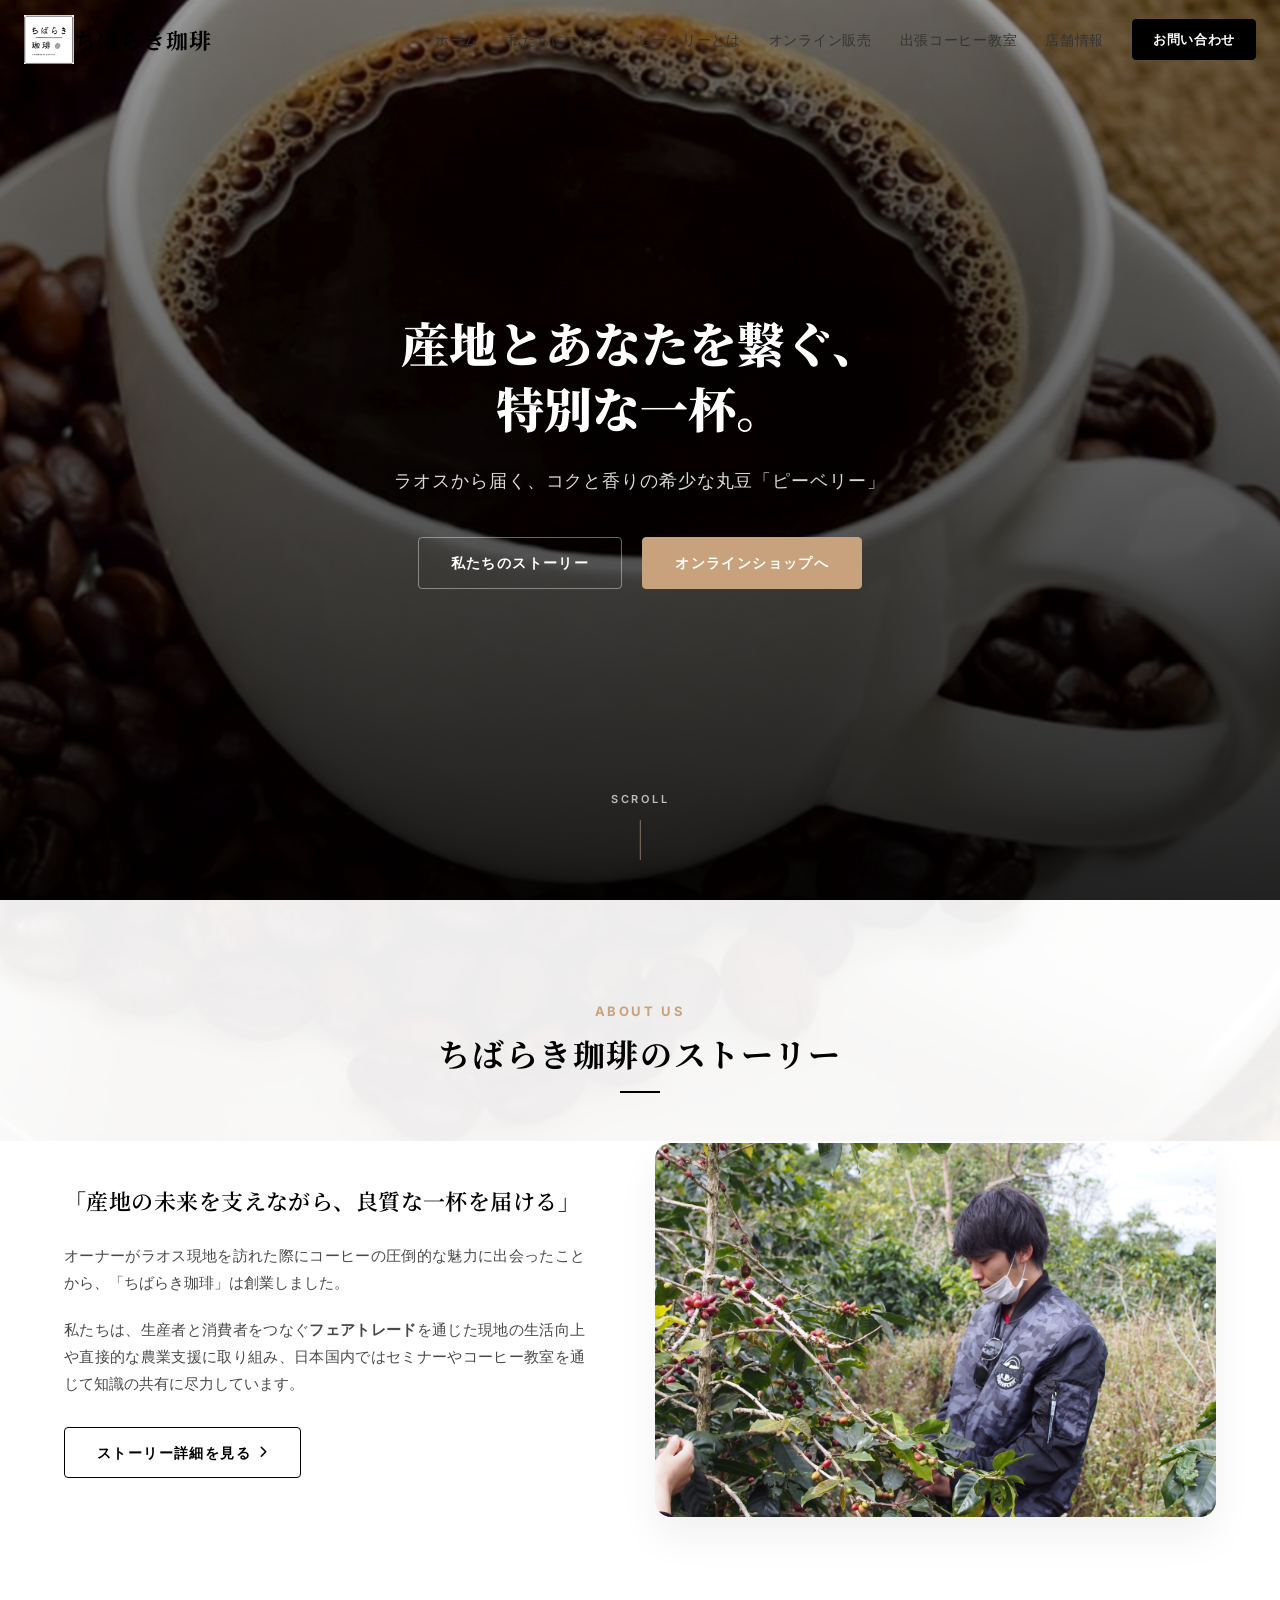
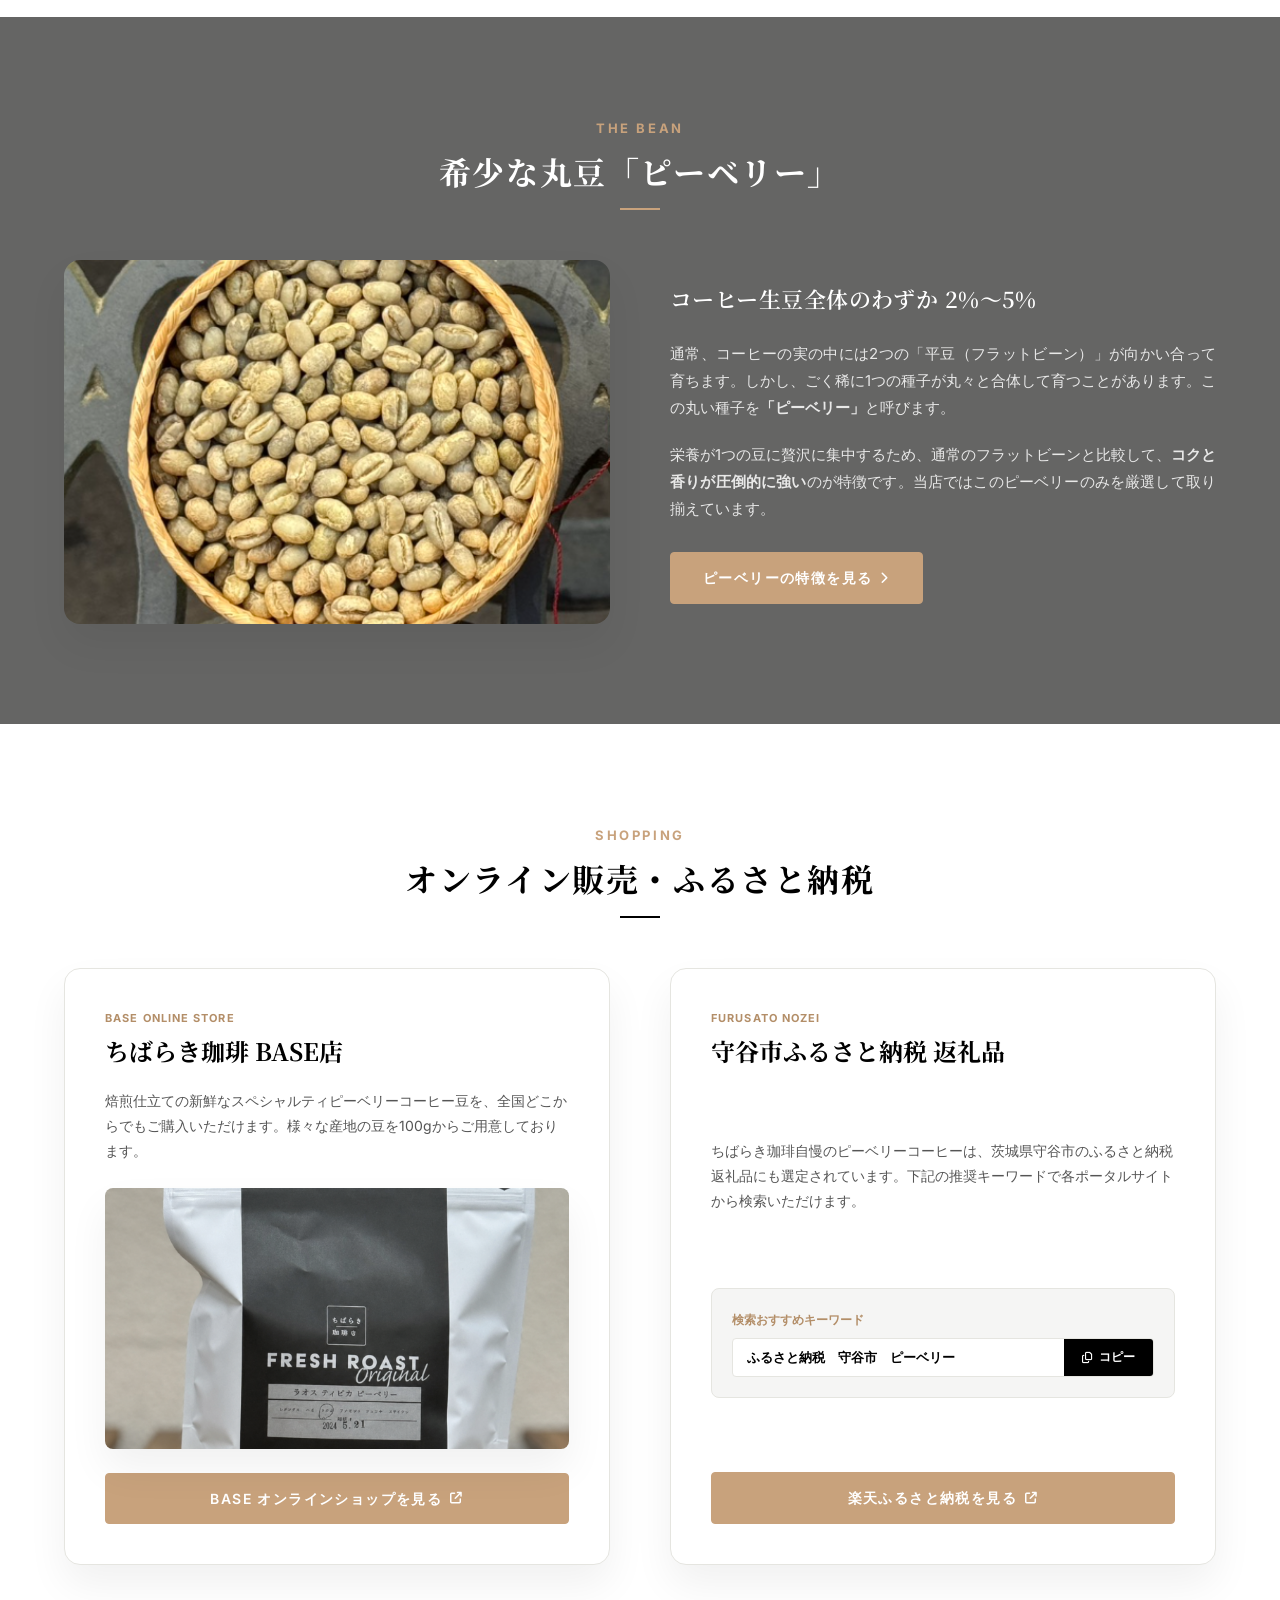
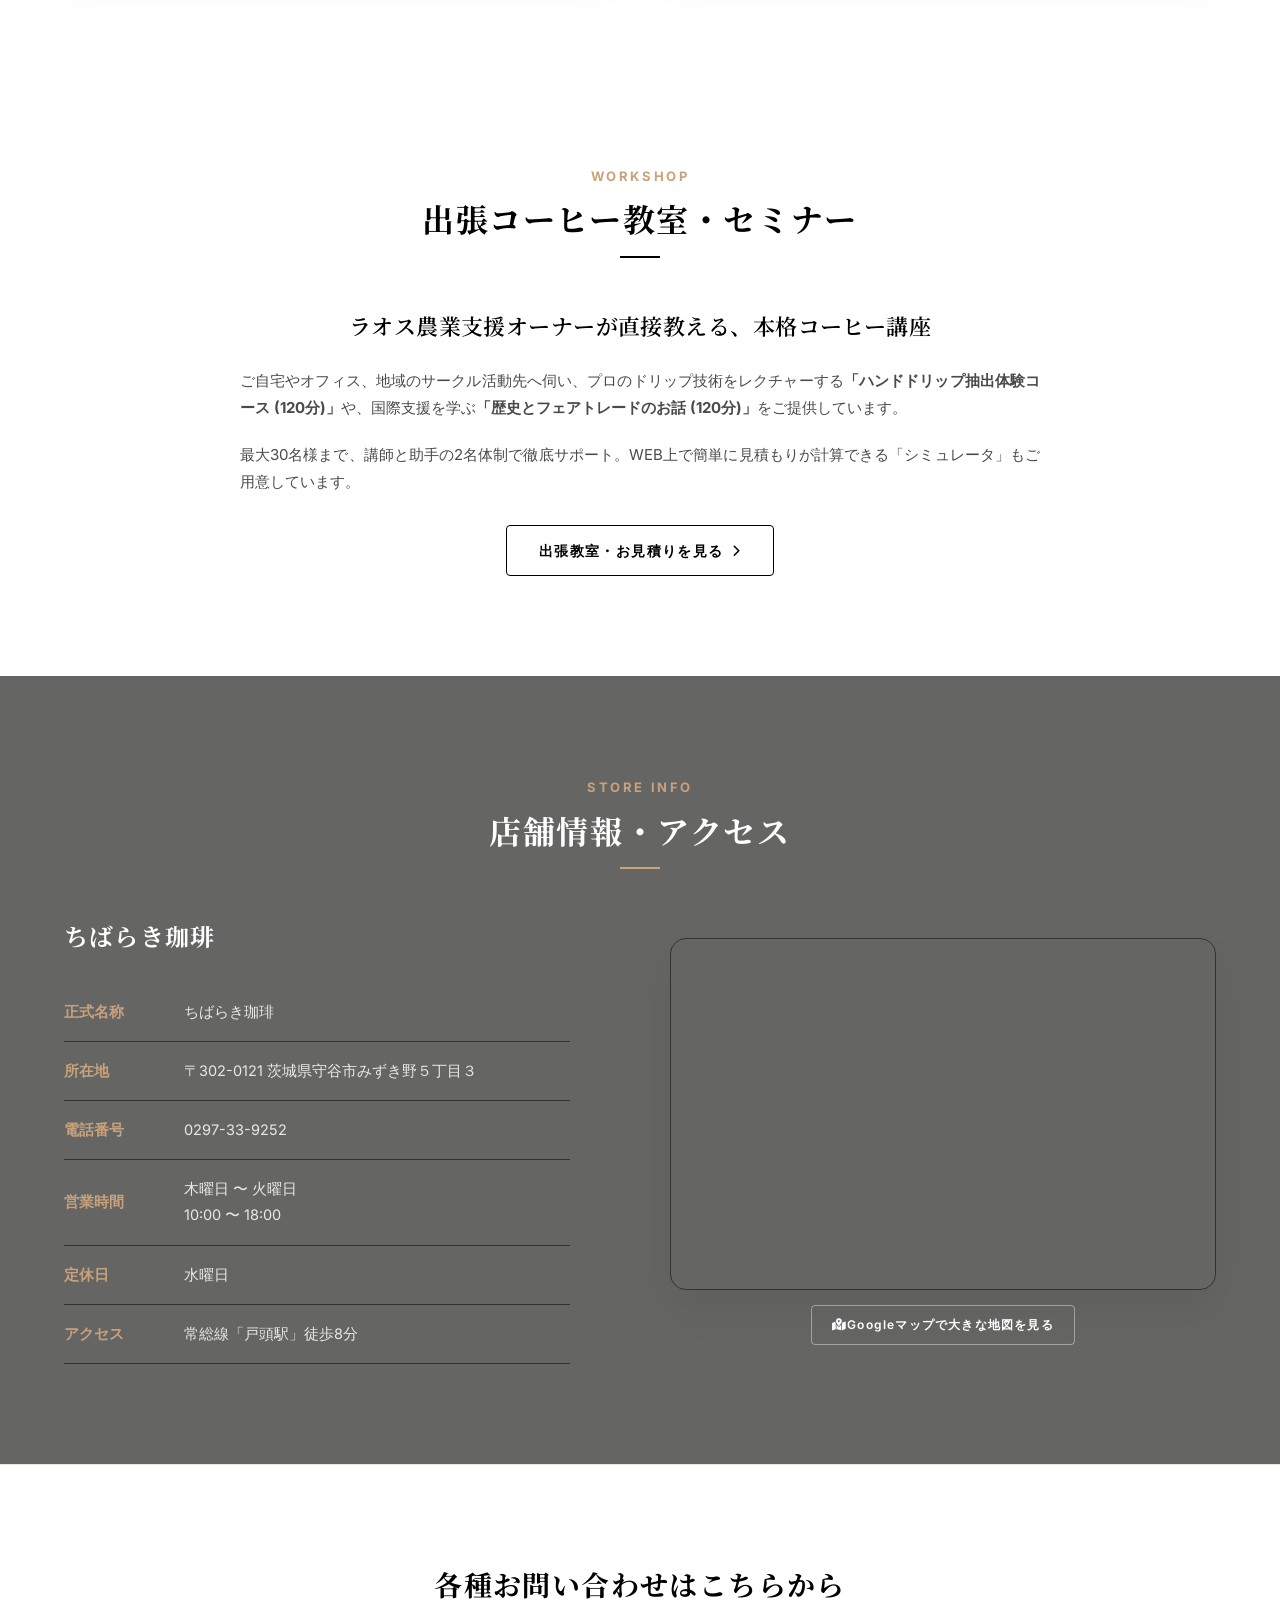
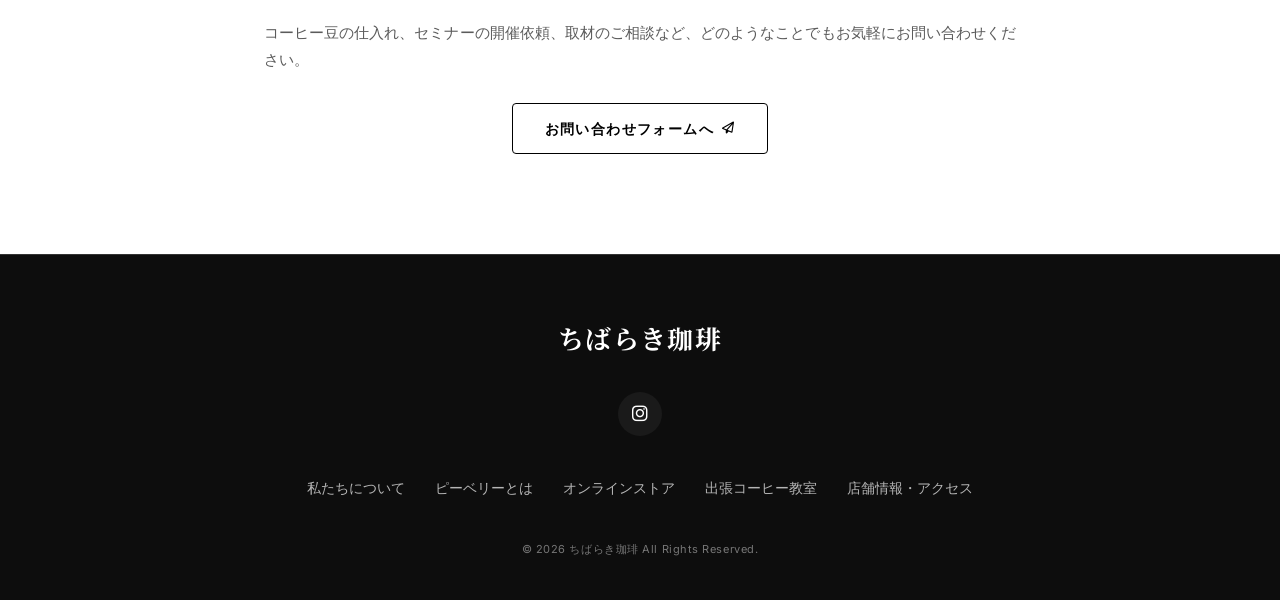
==== commit 13d0ae1b: "Add files via upload" ====
--- a/index.html
+++ b/index.html
@@ -91,7 +91,8 @@
         </div>
         
         <div class="about-image-wrapper">
-          <div class="image-placeholder aspect-3-2 shadow-premium">
+          <img src="ラオス.jpg" alt="オーナー紹介 / ラオス農園イメージ" class="shadow-premium" style="width: 100%; height: auto; aspect-ratio: 3/2; object-fit: cover; border-radius: var(--radius-lg); display: block;" onerror="this.style.display='none'; this.nextElementSibling.style.display='block';">
+          <div class="image-placeholder aspect-3-2 shadow-premium" style="display: none;">
             <i class="fa-solid fa-image placeholder-icon"></i>
             <p class="placeholder-label">オーナー紹介 / ラオス農園イメージ</p>
             <p class="placeholder-size">推奨サイズ: 800 × 600px</p>
